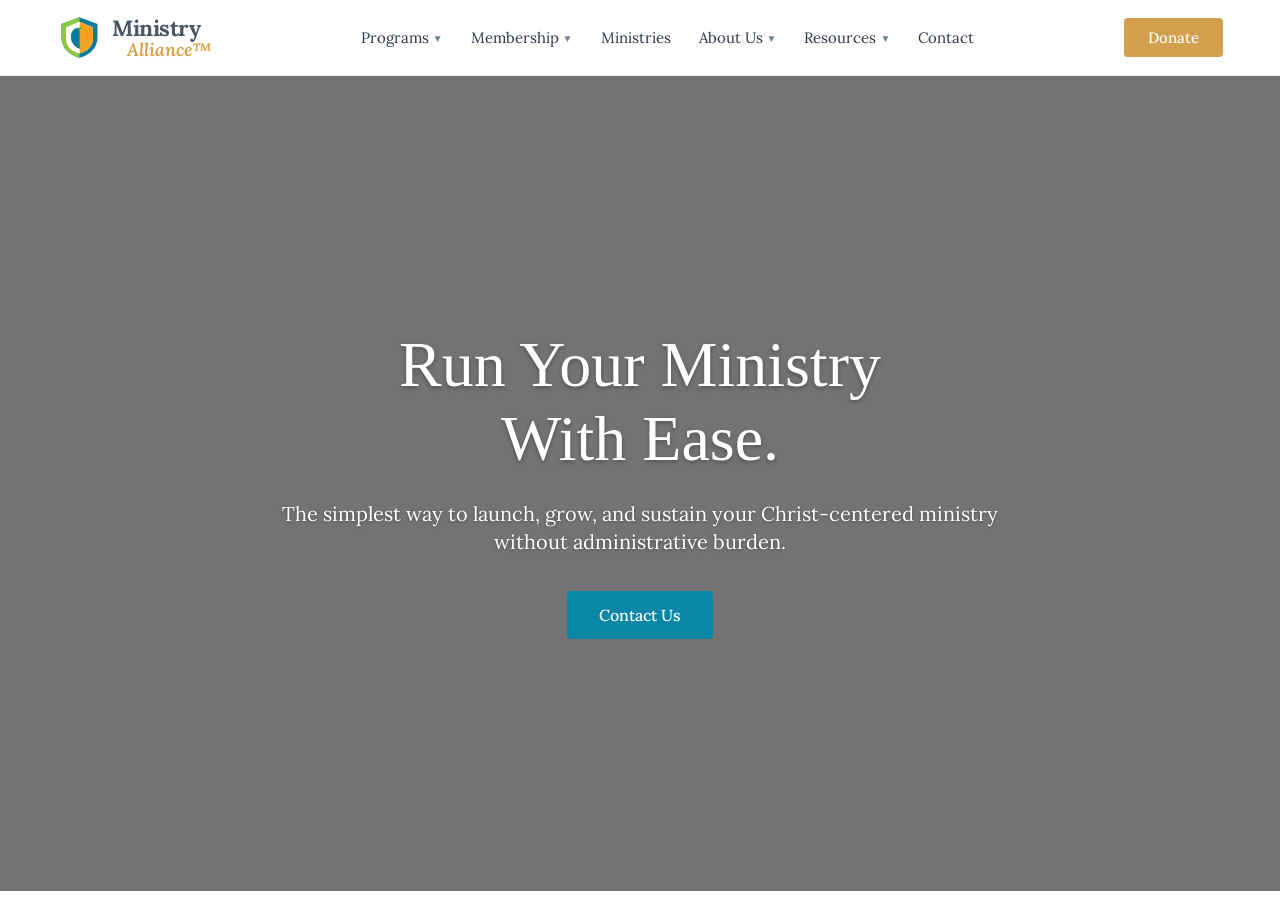
==== index.html @ 1df641e7 "added font-family" ====
<!DOCTYPE html>
<html lang="en">
<head>
    <meta charset="UTF-8">
    <meta name="viewport" content="width=device-width, initial-scale=1.0">
    <title>Ministry Alliance</title>
    <link rel="preconnect" href="https://fonts.googleapis.com">
    <link rel="preconnect" href="https://fonts.gstatic.com" crossorigin>
    <link href="https://fonts.googleapis.com/css2?family=Inter:ital,opsz,wght@0,14..32,100..900;1,14..32,100..900&family=Lora:ital,wght@0,400..700;1,400..700&display=swap" rel="stylesheet">
    <link rel="stylesheet" href="./assets/css/main.css" />
    <link
      rel="stylesheet"
      href="https://cdnjs.cloudflare.com/ajax/libs/animate.css/4.1.1/animate.min.css"
    />
    <link href="https://unpkg.com/aos@2.3.1/dist/aos.css" rel="stylesheet" />
    <script src="https://unpkg.com/aos@2.3.1/dist/aos.js"></script>
</head>
<body>

    <div class="layout-container">
        <header>
            <div class="container header-inner">
                <!-- Logo -->
                <a href="#" class="logo-area">
                    <!-- SVG approximating the shield icon -->
                    <svg class="logo-icon" viewBox="0 0 100 100" xmlns="http://www.w3.org/2000/svg">
                        <path d="M50 5 L10 20 L10 50 C10 75 30 90 50 95 C70 90 90 75 90 50 L90 20 Z" fill="#0b7a9f"/>
                        <path d="M50 5 L10 20 L10 50 C10 75 30 90 50 95 Z" fill="#8dc63f"/>
                        <path d="M50 15 L20 28 L20 52 C20 70 35 82 50 85 C65 82 80 70 80 52 L80 28 Z" fill="#f8f9fa"/>
                        <path d="M50 15 L80 28 L80 52 C80 70 65 82 50 85 Z" fill="#f4a222"/>
                        <path d="M50 15 L50 85 C35 82 20 70 20 52 L20 28 Z" fill="#ffffff"/>
                        <path d="M35 35 C45 25 55 25 65 35 C75 50 65 70 50 75 C35 70 25 50 35 35 Z" fill="#44b449"/>
                        <path d="M50 75 C65 70 75 50 65 35 C55 25 50 30 50 40 Z" fill="#f4a222"/>
                        <path d="M35 35 C45 25 50 30 50 40 L50 75 C35 70 25 50 35 35 Z" fill="#0b7a9f"/>
                    </svg>
                    <div class="logo-text">
                        <span class="logo-text-top">Ministry</span>
                        <span class="logo-text-bottom">Alliance&trade;</span>
                    </div>
                </a>

                <!-- Navigation -->
                <nav>
                    <ul>
                        <li><a href="#">Programs <span class="dropdown-arrow">▼</span></a></li>
                        <li><a href="#">Membership <span class="dropdown-arrow">▼</span></a></li>
                        <li><a href="#">Ministries</a></li>
                        <li><a href="#">About Us <span class="dropdown-arrow">▼</span></a></li>
                        <li><a href="#">Resources <span class="dropdown-arrow">▼</span></a></li>
                        <li><a href="#">Contact</a></li>
                    </ul>
                </nav>

                <!-- Action Button -->
                <a href="#" class="btn btn-donate">Donate</a>
            </div>
        </header>
    </div>

    <!-- Main Hero Section (outside layout container to stretch full width optionally, though here I kept background full width) -->
    <main>
        <section class="hero">
            <div class="hero-overlay"></div>
            <div class="container hero-content">
                
              

                <h1>Run Your Ministry<br>With Ease.</h1>
                <p>The simplest way to launch, grow, and sustain your Christ-centered ministry<br>without administrative burden.</p>
                <a href="#" class="btn btn-contact">Contact Us</a>
            </div>
        </section>
    </main>

</body>
</html>
---- assets/css/main.css ----
@import url(./modules/layout.css);
  @import url(./modules/header.css);

  body{
      font-family: "Lora", serif;
      font-size: 16px;
      font-weight: 300;
    }
    * {
            box-sizing: border-box;
            margin: 0;
            padding: 0;
        }
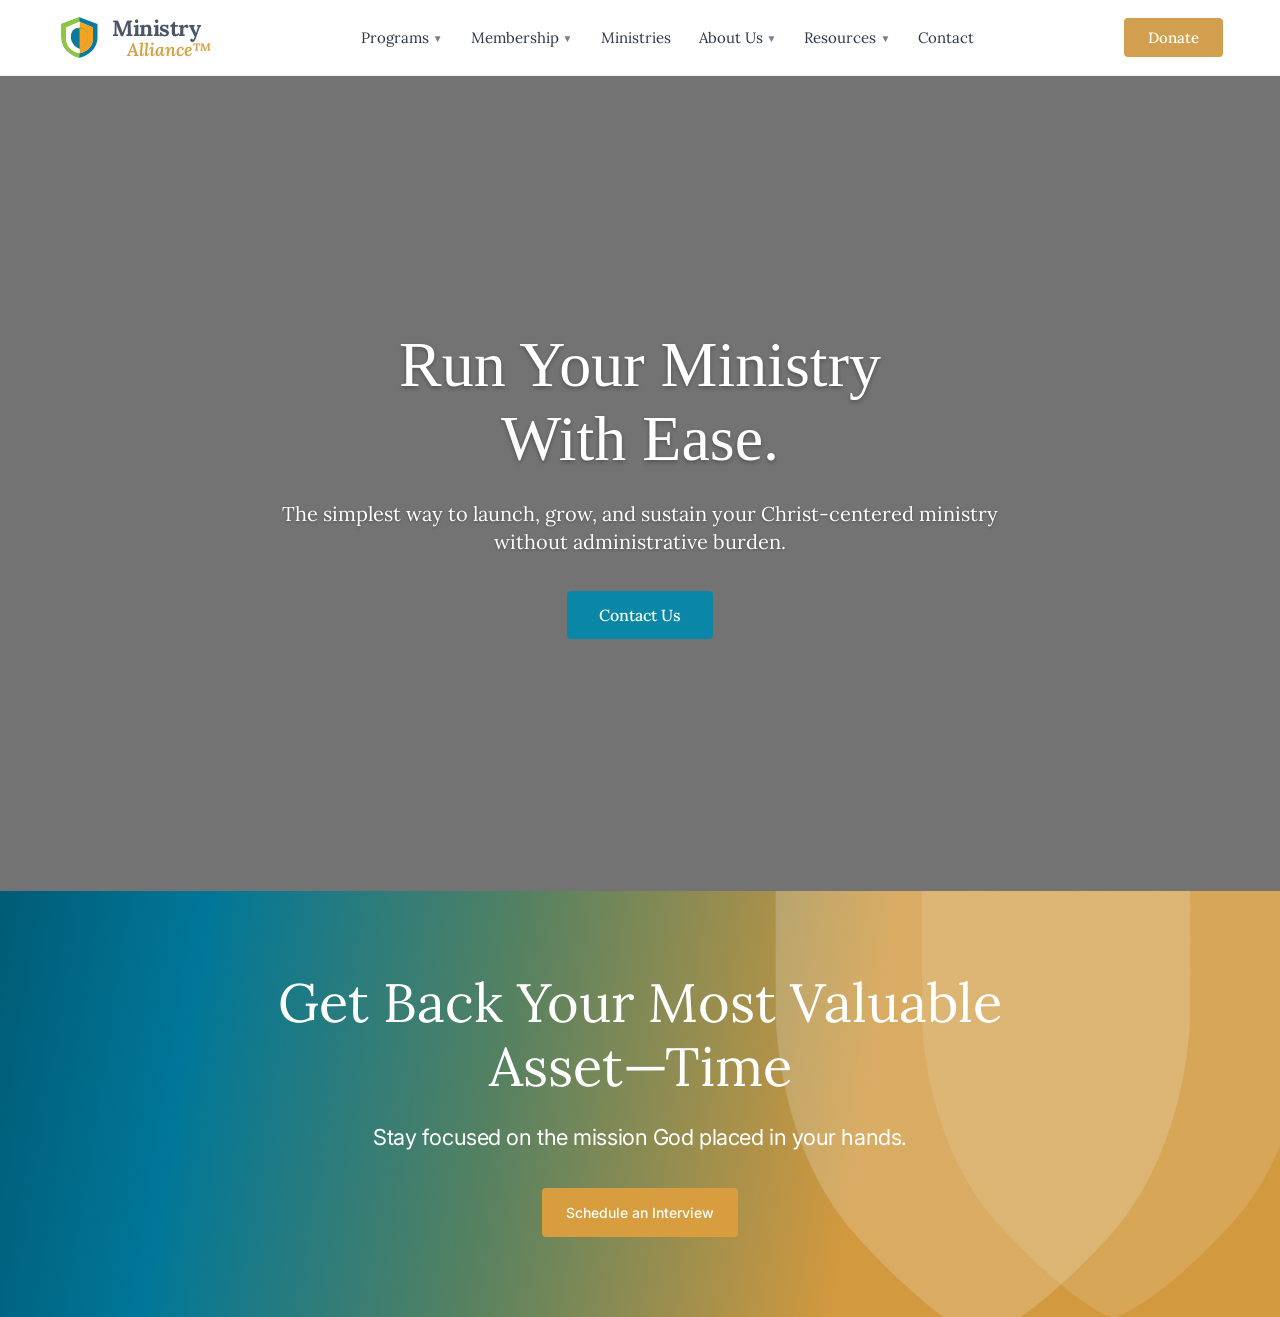
==== commit 5602e4f7: "CTA section" ====
--- a/index.html
+++ b/index.html
@@ -72,5 +72,26 @@
         </section>
     </main>
 
+
+    <section class="cta-banner-section">
+  <div class="layout-container">
+    <div class="container">
+      <div class="cta-banner-content">
+        <div class="cta-banner-text">
+          <h1>Get Back Your Most Valuable Asset—Time</h1>
+
+          <p>
+            Stay focused on the mission God placed in your hands.
+          </p>
+
+          <div class="cta-banner-button">
+            <a href="#">Schedule an Interview</a>
+          </div>
+        </div>
+      </div>
+    </div>
+  </div>
+</section>
+
 </body>
 </html>
--- a/assets/css/main.css
+++ b/assets/css/main.css
@@ -1,5 +1,6 @@
   @import url(./modules/layout.css);
   @import url(./modules/header.css);
+  @import url(./modules/cta.css);
 
   body{
       font-family: "Lora", serif;
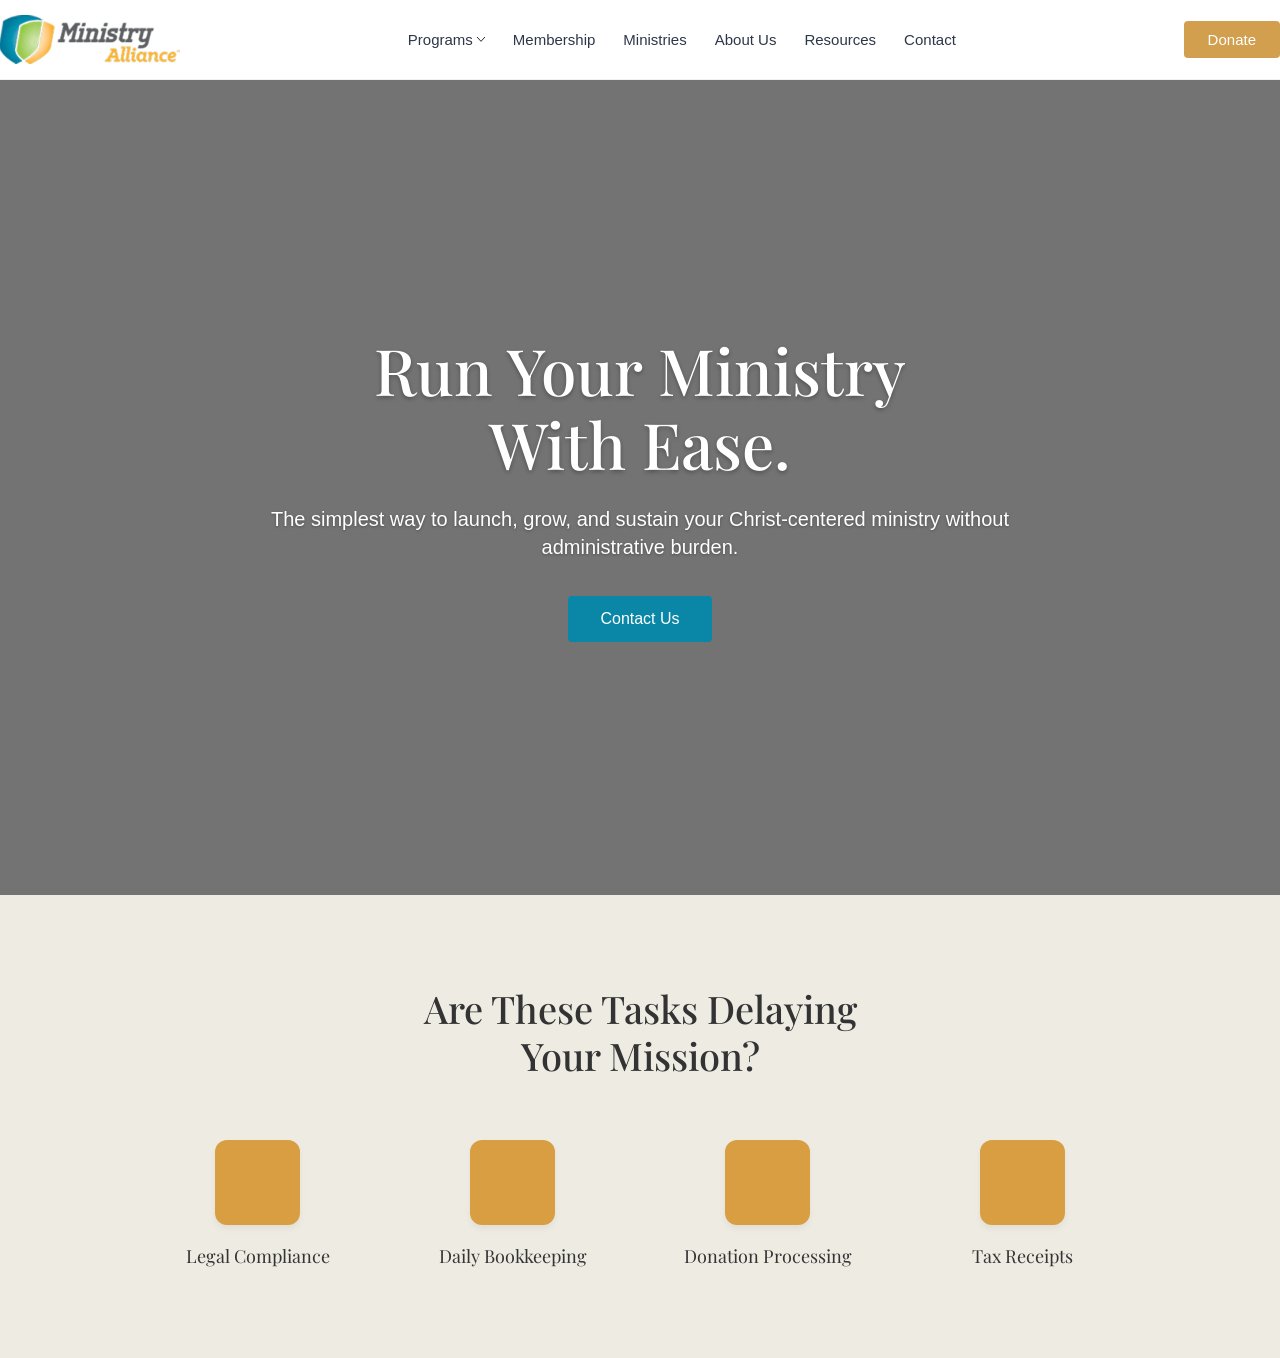
==== commit 4a31ab3f: "added tasksection" ====
--- a/index.html
+++ b/index.html
@@ -1,97 +1,118 @@
 <!DOCTYPE html>
 <html lang="en">
 <head>
-    <meta charset="UTF-8">
-    <meta name="viewport" content="width=device-width, initial-scale=1.0">
+    <meta charset="UTF-8" />
+    <meta name="viewport" content="width=device-width, initial-scale=1.0" />
     <title>Ministry Alliance</title>
-    <link rel="preconnect" href="https://fonts.googleapis.com">
-    <link rel="preconnect" href="https://fonts.gstatic.com" crossorigin>
-    <link href="https://fonts.googleapis.com/css2?family=Inter:ital,opsz,wght@0,14..32,100..900;1,14..32,100..900&family=Lora:ital,wght@0,400..700;1,400..700&display=swap" rel="stylesheet">
+
+    <link href="https://fonts.googleapis.com/css2?family=Playfair+Display:wght@400;500;600&display=swap" rel="stylesheet">
     <link rel="stylesheet" href="./assets/css/main.css" />
-    <link
-      rel="stylesheet"
-      href="https://cdnjs.cloudflare.com/ajax/libs/animate.css/4.1.1/animate.min.css"
-    />
-    <link href="https://unpkg.com/aos@2.3.1/dist/aos.css" rel="stylesheet" />
-    <script src="https://unpkg.com/aos@2.3.1/dist/aos.js"></script>
 </head>
+
 <body>
 
-    <div class="layout-container">
-        <header>
-            <div class="container header-inner">
-                <!-- Logo -->
-                <a href="#" class="logo-area">
-                    <!-- SVG approximating the shield icon -->
-                    <svg class="logo-icon" viewBox="0 0 100 100" xmlns="http://www.w3.org/2000/svg">
-                        <path d="M50 5 L10 20 L10 50 C10 75 30 90 50 95 C70 90 90 75 90 50 L90 20 Z" fill="#0b7a9f"/>
-                        <path d="M50 5 L10 20 L10 50 C10 75 30 90 50 95 Z" fill="#8dc63f"/>
-                        <path d="M50 15 L20 28 L20 52 C20 70 35 82 50 85 C65 82 80 70 80 52 L80 28 Z" fill="#f8f9fa"/>
-                        <path d="M50 15 L80 28 L80 52 C80 70 65 82 50 85 Z" fill="#f4a222"/>
-                        <path d="M50 15 L50 85 C35 82 20 70 20 52 L20 28 Z" fill="#ffffff"/>
-                        <path d="M35 35 C45 25 55 25 65 35 C75 50 65 70 50 75 C35 70 25 50 35 35 Z" fill="#44b449"/>
-                        <path d="M50 75 C65 70 75 50 65 35 C55 25 50 30 50 40 Z" fill="#f4a222"/>
-                        <path d="M35 35 C45 25 50 30 50 40 L50 75 C35 70 25 50 35 35 Z" fill="#0b7a9f"/>
-                    </svg>
-                    <div class="logo-text">
-                        <span class="logo-text-top">Ministry</span>
-                        <span class="logo-text-bottom">Alliance&trade;</span>
+<header>
+    <div class="layout-container header-inner">
+
+        <!-- Logo -->
+        <a href="#" class="logo-area">
+            <img src="./assets/images/ministryLogo.jpg" alt="Logo" class="logo-icon" />
+        </a>
+
+        <!-- Navigation -->
+        <nav>
+            <ul>
+
+                <li class="has-dropdown">
+                    <a href="#" class="dropdown-toggle">
+                        Programs
+                        <svg width="8" height="8" viewBox="0 0 8 8" fill="none">
+                            <path d="M0.333496 2.33325L4.00016 6.33325L7.66683 2.33325"
+                                stroke="#2A2A2A" stroke-linecap="round" stroke-linejoin="round"/>
+                        </svg>
+                    </a>
+
+                    <div class="dropdown-menu">
+                        <a href="#">
+                            <strong>Member Ministry Program</strong>
+                            <span>Operational Support for Your Ministry</span>
+                        </a>
+
+                        <a href="#">
+                            <strong>Passages Program</strong>
+                            <span>Sponsored Ministry During Retirement</span>
+                        </a>
                     </div>
-                </a>
+                </li>
 
-                <!-- Navigation -->
-                <nav>
-                    <ul>
-                        <li><a href="#">Programs <span class="dropdown-arrow">▼</span></a></li>
-                        <li><a href="#">Membership <span class="dropdown-arrow">▼</span></a></li>
-                        <li><a href="#">Ministries</a></li>
-                        <li><a href="#">About Us <span class="dropdown-arrow">▼</span></a></li>
-                        <li><a href="#">Resources <span class="dropdown-arrow">▼</span></a></li>
-                        <li><a href="#">Contact</a></li>
-                    </ul>
-                </nav>
+                <li><a href="#">Membership</a></li>
+                <li><a href="#">Ministries</a></li>
 
-                <!-- Action Button -->
-                <a href="#" class="btn btn-donate">Donate</a>
+                <li><a href="#">About Us</a></li>
+                <li><a href="#">Resources</a></li>
+                <li><a href="#">Contact</a></li>
+
+            </ul>
+        </nav>
+
+        <a href="#" class="btn btn-donate">Donate</a>
+
+    </div>
+</header>
+
+<main>
+
+    <!-- HERO -->
+    <section class="hero">
+        <div class="hero-overlay"></div>
+
+        <div class="container hero-content">
+            <h1>Run Your Ministry<br>With Ease.</h1>
+            <p>The simplest way to launch, grow, and sustain your Christ-centered ministry without administrative burden.</p>
+            <a href="#" class="btn btn-contact">Contact Us</a>
+        </div>
+    </section>
+
+    <!-- TASK SECTION -->
+    <section class="tasks-section">
+        <div class="layout-container">
+            <div class="container">
+
+                <div class="tasks-header">
+                    <h2>Are These Tasks Delaying<br>Your Mission?</h2>
+                </div>
+
+                <div class="tasks-grid">
+
+                    <div class="task-item">
+                        <div class="task-icon-box"></div>
+                        <p>Legal Compliance</p>
+                    </div>
+
+                    <div class="task-item">
+                        <div class="task-icon-box"></div>
+                        <p>Daily Bookkeeping</p>
+                    </div>
+
+                    <div class="task-item">
+                        <div class="task-icon-box"></div>
+                        <p>Donation Processing</p>
+                    </div>
+
+                    <div class="task-item">
+                        <div class="task-icon-box"></div>
+                        <p>Tax Receipts</p>
+                    </div>
+
+                </div>
+
             </div>
-        </header>
-    </div>
+        </div>
+    </section>
 
-    <!-- Main Hero Section (outside layout container to stretch full width optionally, though here I kept background full width) -->
-    <main>
-        <section class="hero">
-            <div class="hero-overlay"></div>
-            <div class="container hero-content">
-                
-              
+</main>
 
-                <h1>Run Your Ministry<br>With Ease.</h1>
-                <p>The simplest way to launch, grow, and sustain your Christ-centered ministry<br>without administrative burden.</p>
-                <a href="#" class="btn btn-contact">Contact Us</a>
-            </div>
-        </section>
-    </main>
-
-
-    <section class="cta-banner-section">
-  <div class="layout-container">
-    <div class="container">
-      <div class="cta-banner-content">
-        <div class="cta-banner-text">
-          <h1>Get Back Your Most Valuable Asset—Time</h1>
-
-          <p>
-            Stay focused on the mission God placed in your hands.
-          </p>
-
-          <div class="cta-banner-button">
-            <a href="#">Schedule an Interview</a>
-          </div>
-        </div>
-      </div>
-    </div>
-  </div>
-</section>
+<script src="./assets/js/main.js"></script>
 
 </body>
 </html>
--- a/assets/css/main.css
+++ b/assets/css/main.css
@@ -1,14 +1,14 @@
-  @import url(./modules/layout.css);
-  @import url(./modules/header.css);
-  @import url(./modules/cta.css);
+@import url(./modules/layout.css);
+@import url(./modules/header.css);
+@import url(./modules/tasksection.css);
 
-  body{
-      font-family: "Lora", serif;
-      font-size: 16px;
-      font-weight: 300;
-    }
-    * {
-            box-sizing: border-box;
-            margin: 0;
-            padding: 0;
-        }+body {
+  font-family: "aktiv-grotesk", sans-serif;
+  font-size: 16px;
+  font-weight: 300;
+}
+* {
+  box-sizing: border-box;
+  margin: 0;
+  padding: 0;
+}
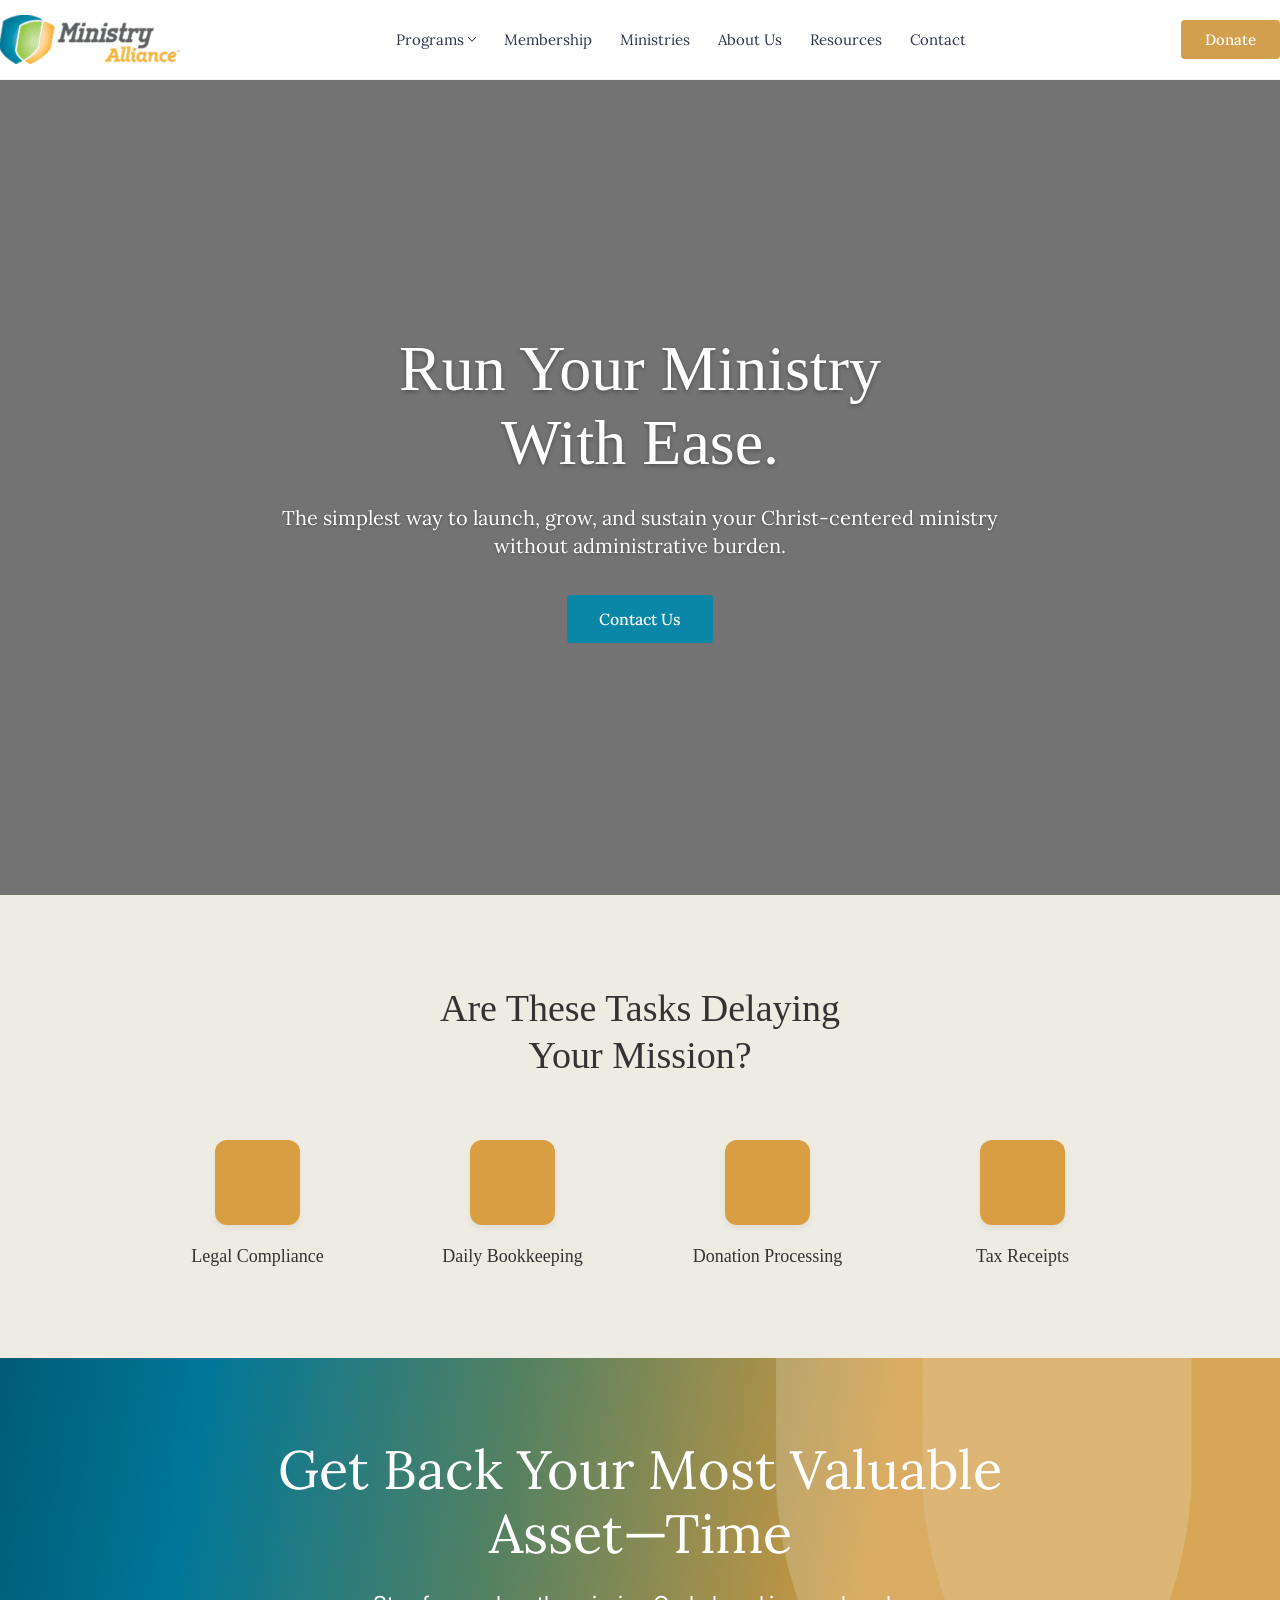
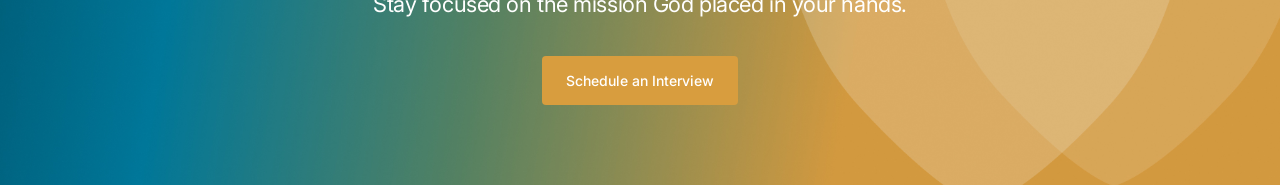
==== commit 73d6c903: "Merge branch 'dev-karan' into dev-sakil" ====
--- a/index.html
+++ b/index.html
@@ -4,9 +4,16 @@
     <meta charset="UTF-8" />
     <meta name="viewport" content="width=device-width, initial-scale=1.0" />
     <title>Ministry Alliance</title>
-
-    <link href="https://fonts.googleapis.com/css2?family=Playfair+Display:wght@400;500;600&display=swap" rel="stylesheet">
+    <link rel="preconnect" href="https://fonts.googleapis.com">
+    <link rel="preconnect" href="https://fonts.gstatic.com" crossorigin>
+    <link href="https://fonts.googleapis.com/css2?family=Inter:ital,opsz,wght@0,14..32,100..900;1,14..32,100..900&family=Lora:ital,wght@0,400..700;1,400..700&display=swap" rel="stylesheet">
     <link rel="stylesheet" href="./assets/css/main.css" />
+    <link
+      rel="stylesheet"
+      href="https://cdnjs.cloudflare.com/ajax/libs/animate.css/4.1.1/animate.min.css"
+    />
+    <link href="https://unpkg.com/aos@2.3.1/dist/aos.css" rel="stylesheet" />
+    <script src="https://unpkg.com/aos@2.3.1/dist/aos.js"></script>
 </head>
 
 <body>
@@ -112,6 +119,27 @@
 
 </main>
 
+
+    <section class="cta-banner-section">
+  <div class="layout-container">
+    <div class="container">
+      <div class="cta-banner-content">
+        <div class="cta-banner-text">
+          <h1>Get Back Your Most Valuable Asset—Time</h1>
+
+          <p>
+            Stay focused on the mission God placed in your hands.
+          </p>
+
+          <div class="cta-banner-button">
+            <a href="#">Schedule an Interview</a>
+          </div>
+        </div>
+      </div>
+    </div>
+  </div>
+</section>
+
 <script src="./assets/js/main.js"></script>
 
 </body>
--- a/assets/css/main.css
+++ b/assets/css/main.css
@@ -1,14 +1,15 @@
 @import url(./modules/layout.css);
 @import url(./modules/header.css);
 @import url(./modules/tasksection.css);
+  @import url(./modules/cta.css);
 
-body {
-  font-family: "aktiv-grotesk", sans-serif;
-  font-size: 16px;
-  font-weight: 300;
-}
-* {
-  box-sizing: border-box;
-  margin: 0;
-  padding: 0;
-}
+  body{
+      font-family: "Lora", serif;
+      font-size: 16px;
+      font-weight: 300;
+    }
+    * {
+            box-sizing: border-box;
+            margin: 0;
+            padding: 0;
+        }
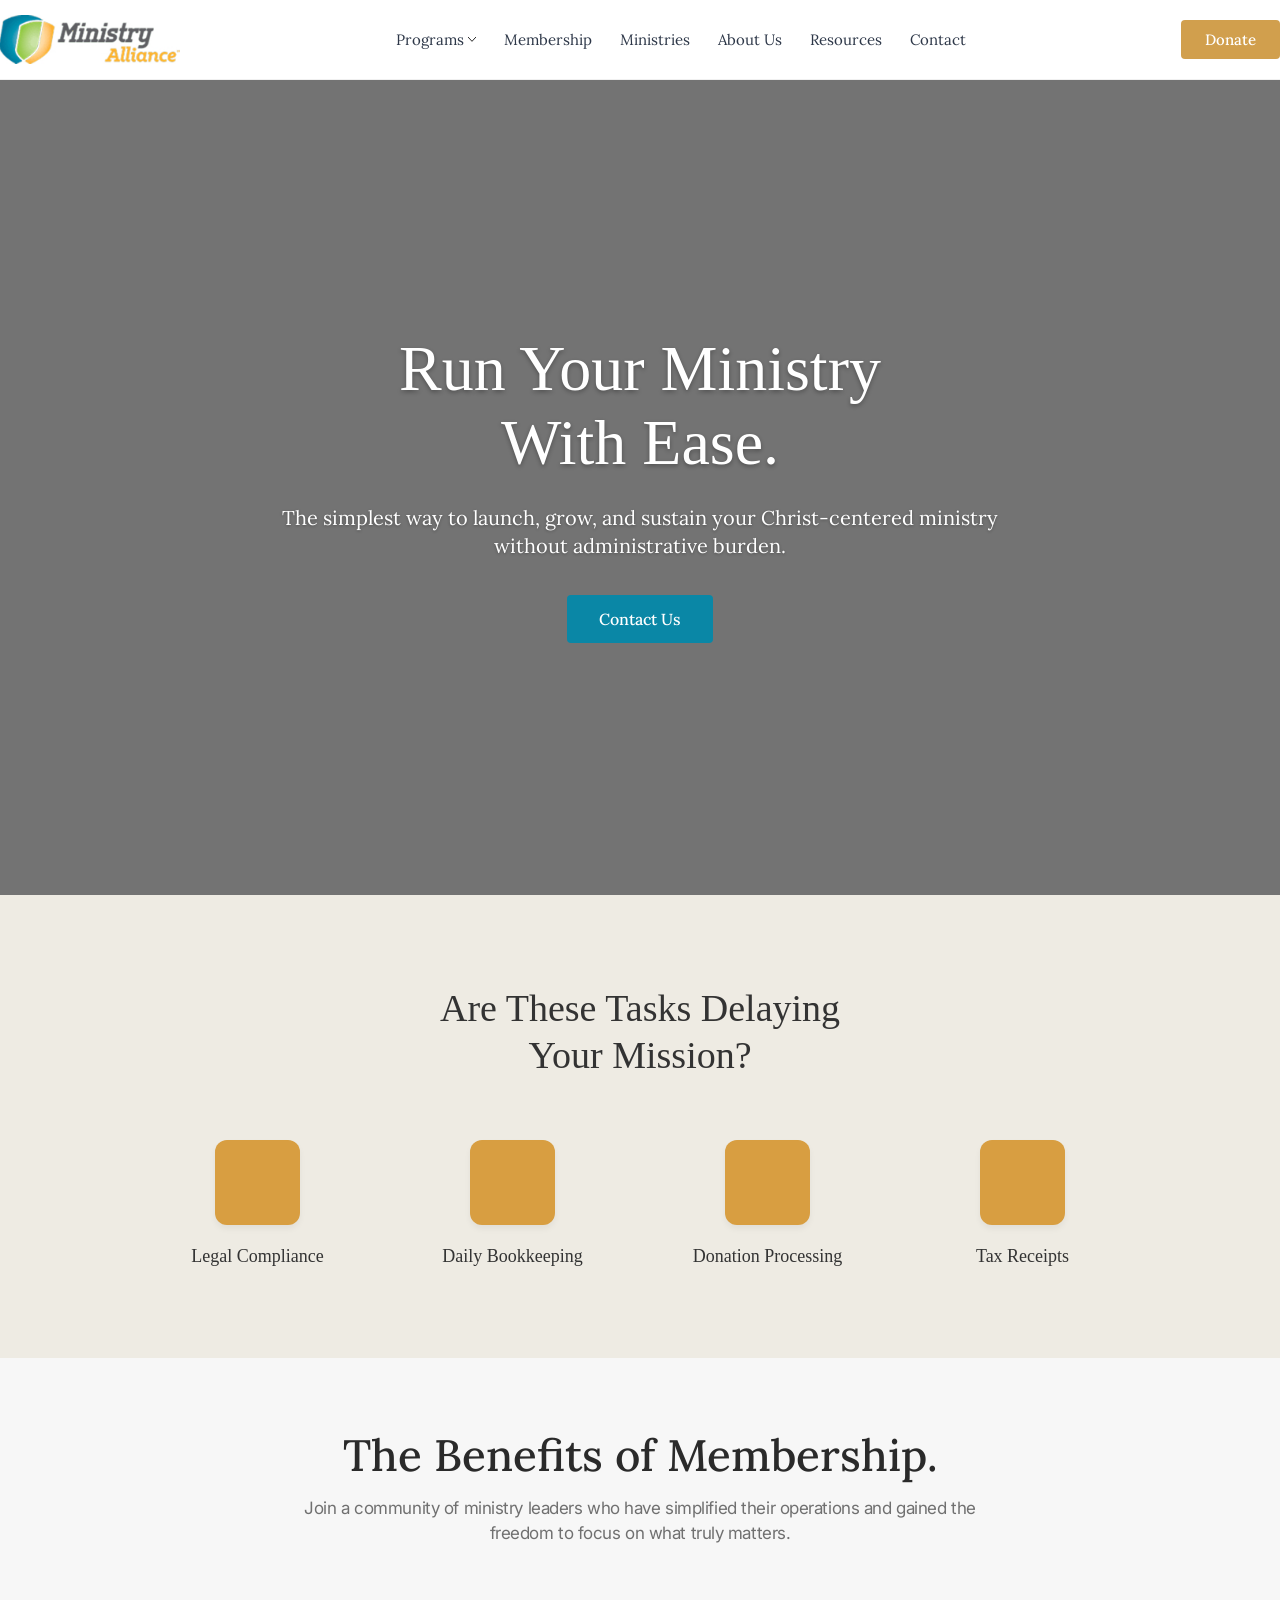
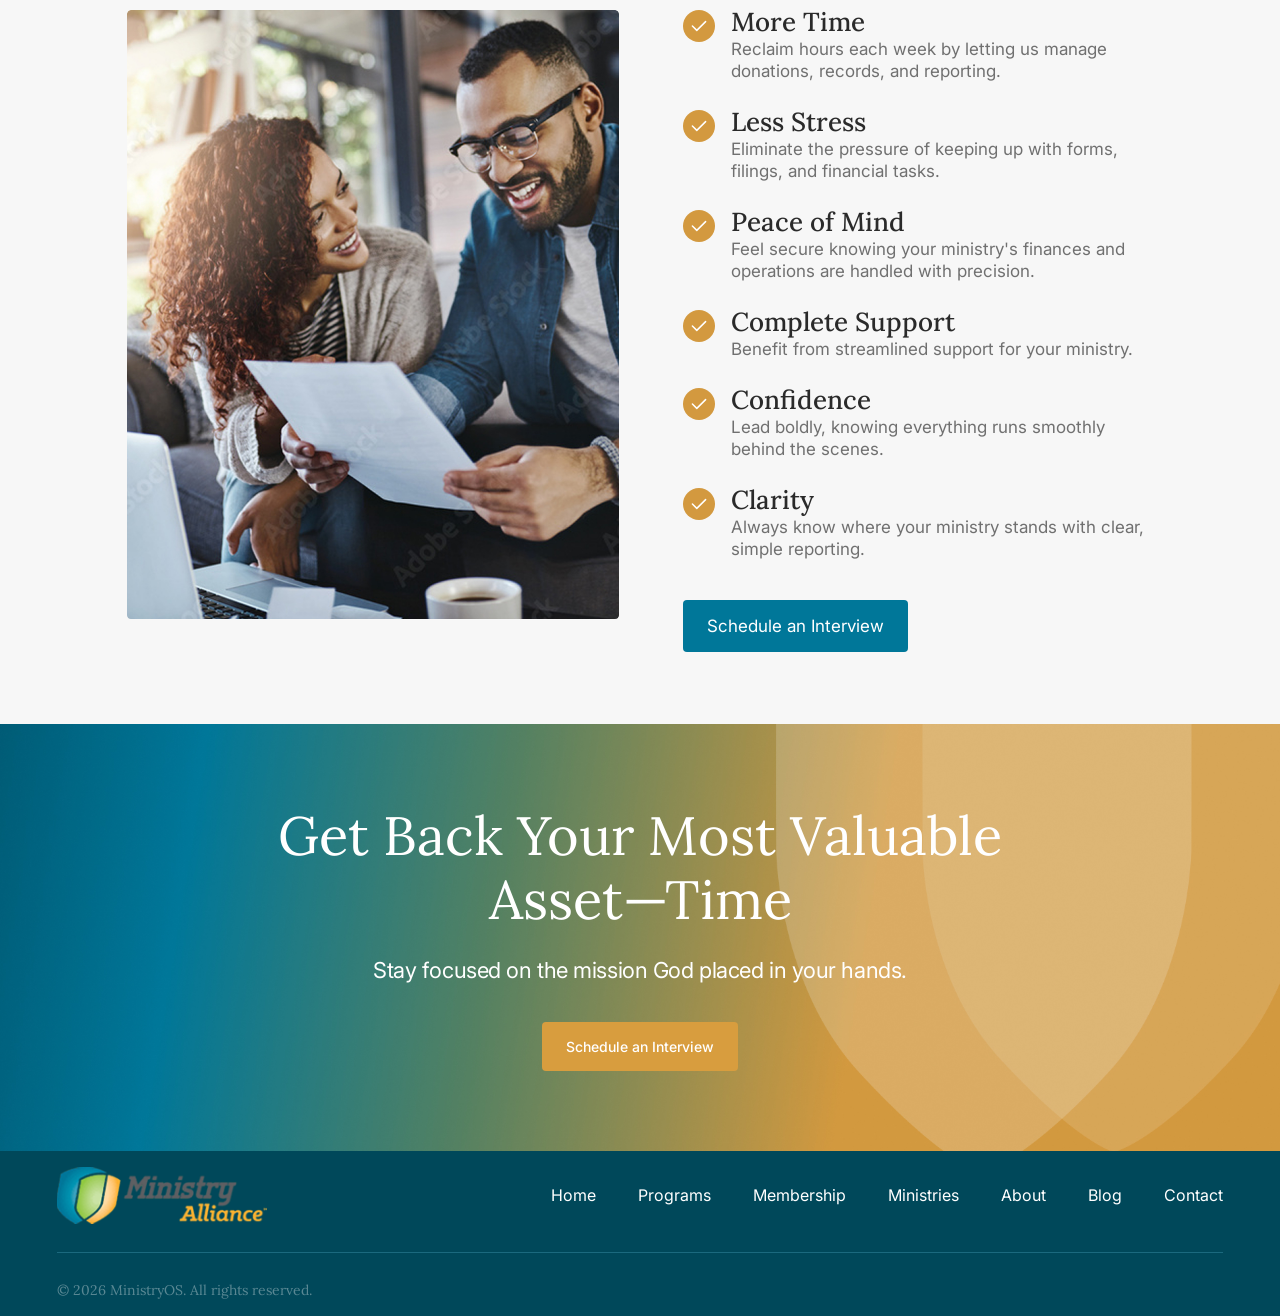
==== commit 10ded073: "added membership section and footer section" ====
--- a/index.html
+++ b/index.html
@@ -1,12 +1,15 @@
-<!DOCTYPE html>
+<!doctype html>
 <html lang="en">
-<head>
+  <head>
     <meta charset="UTF-8" />
     <meta name="viewport" content="width=device-width, initial-scale=1.0" />
     <title>Ministry Alliance</title>
-    <link rel="preconnect" href="https://fonts.googleapis.com">
-    <link rel="preconnect" href="https://fonts.gstatic.com" crossorigin>
-    <link href="https://fonts.googleapis.com/css2?family=Inter:ital,opsz,wght@0,14..32,100..900;1,14..32,100..900&family=Lora:ital,wght@0,400..700;1,400..700&display=swap" rel="stylesheet">
+    <link rel="preconnect" href="https://fonts.googleapis.com" />
+    <link rel="preconnect" href="https://fonts.gstatic.com" crossorigin />
+    <link
+      href="https://fonts.googleapis.com/css2?family=Inter:ital,opsz,wght@0,14..32,100..900;1,14..32,100..900&family=Lora:ital,wght@0,400..700;1,400..700&display=swap"
+      rel="stylesheet"
+    />
     <link rel="stylesheet" href="./assets/css/main.css" />
     <link
       rel="stylesheet"
@@ -14,133 +17,244 @@
     />
     <link href="https://unpkg.com/aos@2.3.1/dist/aos.css" rel="stylesheet" />
     <script src="https://unpkg.com/aos@2.3.1/dist/aos.js"></script>
-</head>
-
-<body>
-
-<header>
-    <div class="layout-container header-inner">
-
+  </head>
+
+  <body>
+    <header>
+      <div class="layout-container header-inner">
         <!-- Logo -->
         <a href="#" class="logo-area">
-            <img src="./assets/images/ministryLogo.jpg" alt="Logo" class="logo-icon" />
+          <img
+            src="./assets/images/ministryLogo.jpg"
+            alt="Logo"
+            class="logo-icon"
+          />
         </a>
 
         <!-- Navigation -->
         <nav>
-            <ul>
-
-                <li class="has-dropdown">
-                    <a href="#" class="dropdown-toggle">
-                        Programs
-                        <svg width="8" height="8" viewBox="0 0 8 8" fill="none">
-                            <path d="M0.333496 2.33325L4.00016 6.33325L7.66683 2.33325"
-                                stroke="#2A2A2A" stroke-linecap="round" stroke-linejoin="round"/>
-                        </svg>
-                    </a>
-
-                    <div class="dropdown-menu">
-                        <a href="#">
-                            <strong>Member Ministry Program</strong>
-                            <span>Operational Support for Your Ministry</span>
-                        </a>
-
-                        <a href="#">
-                            <strong>Passages Program</strong>
-                            <span>Sponsored Ministry During Retirement</span>
-                        </a>
-                    </div>
-                </li>
-
-                <li><a href="#">Membership</a></li>
-                <li><a href="#">Ministries</a></li>
-
-                <li><a href="#">About Us</a></li>
-                <li><a href="#">Resources</a></li>
-                <li><a href="#">Contact</a></li>
-
-            </ul>
+          <ul>
+            <li class="has-dropdown">
+              <a href="#" class="dropdown-toggle">
+                Programs
+                <svg width="8" height="8" viewBox="0 0 8 8" fill="none">
+                  <path
+                    d="M0.333496 2.33325L4.00016 6.33325L7.66683 2.33325"
+                    stroke="#2A2A2A"
+                    stroke-linecap="round"
+                    stroke-linejoin="round"
+                  />
+                </svg>
+              </a>
+
+              <div class="dropdown-menu">
+                <a href="#">
+                  <strong>Member Ministry Program</strong>
+                  <span>Operational Support for Your Ministry</span>
+                </a>
+
+                <a href="#">
+                  <strong>Passages Program</strong>
+                  <span>Sponsored Ministry During Retirement</span>
+                </a>
+              </div>
+            </li>
+
+            <li><a href="#">Membership</a></li>
+            <li><a href="#">Ministries</a></li>
+
+            <li><a href="#">About Us</a></li>
+            <li><a href="#">Resources</a></li>
+            <li><a href="#">Contact</a></li>
+          </ul>
         </nav>
 
         <a href="#" class="btn btn-donate">Donate</a>
-
-    </div>
-</header>
-
-<main>
-
-    <!-- HERO -->
-    <section class="hero">
+      </div>
+    </header>
+
+    <main>
+      <!-- HERO -->
+      <section class="hero">
         <div class="hero-overlay"></div>
 
         <div class="container hero-content">
-            <h1>Run Your Ministry<br>With Ease.</h1>
-            <p>The simplest way to launch, grow, and sustain your Christ-centered ministry without administrative burden.</p>
-            <a href="#" class="btn btn-contact">Contact Us</a>
-        </div>
-    </section>
-
-    <!-- TASK SECTION -->
-    <section class="tasks-section">
+          <h1>Run Your Ministry<br />With Ease.</h1>
+          <p>
+            The simplest way to launch, grow, and sustain your Christ-centered
+            ministry without administrative burden.
+          </p>
+          <a href="#" class="btn btn-contact">Contact Us</a>
+        </div>
+      </section>
+
+      <!-- TASK SECTION -->
+      <section class="tasks-section">
         <div class="layout-container">
-            <div class="container">
-
-                <div class="tasks-header">
-                    <h2>Are These Tasks Delaying<br>Your Mission?</h2>
-                </div>
-
-                <div class="tasks-grid">
-
-                    <div class="task-item">
-                        <div class="task-icon-box"></div>
-                        <p>Legal Compliance</p>
-                    </div>
-
-                    <div class="task-item">
-                        <div class="task-icon-box"></div>
-                        <p>Daily Bookkeeping</p>
-                    </div>
-
-                    <div class="task-item">
-                        <div class="task-icon-box"></div>
-                        <p>Donation Processing</p>
-                    </div>
-
-                    <div class="task-item">
-                        <div class="task-icon-box"></div>
-                        <p>Tax Receipts</p>
-                    </div>
-
-                </div>
-
+          <div class="container">
+            <div class="tasks-header">
+              <h2>Are These Tasks Delaying<br />Your Mission?</h2>
             </div>
-        </div>
-    </section>
-
-</main>
-
-
-    <section class="cta-banner-section">
-  <div class="layout-container">
-    <div class="container">
-      <div class="cta-banner-content">
-        <div class="cta-banner-text">
-          <h1>Get Back Your Most Valuable Asset—Time</h1>
-
-          <p>
-            Stay focused on the mission God placed in your hands.
-          </p>
-
-          <div class="cta-banner-button">
-            <a href="#">Schedule an Interview</a>
+
+            <div class="tasks-grid">
+              <div class="task-item">
+                <div class="task-icon-box"></div>
+                <p>Legal Compliance</p>
+              </div>
+
+              <div class="task-item">
+                <div class="task-icon-box"></div>
+                <p>Daily Bookkeeping</p>
+              </div>
+
+              <div class="task-item">
+                <div class="task-icon-box"></div>
+                <p>Donation Processing</p>
+              </div>
+
+              <div class="task-item">
+                <div class="task-icon-box"></div>
+                <p>Tax Receipts</p>
+              </div>
+            </div>
           </div>
         </div>
+      </section>
+
+      <section class="membership-section">
+  <div class="membership-header">
+    <h2>The Benefits of Membership.</h2>
+    <p>
+      Join a community of ministry leaders who have simplified their operations
+      and gained the freedom to focus on what truly matters.
+    </p>
+  </div>
+
+  <div class="membership-content">
+    <div class="membership-image">
+      <img src="./assets/img/Woman & Man working on laptop.jpg" alt="Membership Benefits">
+    </div>
+
+    <div class="membership-benefits">
+      <div class="benefit-item">
+        <div class="benefit-icon"><svg xmlns="http://www.w3.org/2000/svg" width="22" height="22" viewBox="0 0 22 22" fill="none">
+  <path d="M4.3999 11L8.7999 15.4L17.5999 6.59998" stroke="white" stroke-width="1.5" stroke-linecap="round" stroke-linejoin="round"/>
+</svg></div>
+        <div class="benefit-text">
+          <h3>More Time</h3>
+          <p>Reclaim hours each week by letting us manage donations, records, and reporting.</p>
+        </div>
+      </div>
+
+      <div class="benefit-item">
+        <div class="benefit-icon"><svg xmlns="http://www.w3.org/2000/svg" width="22" height="22" viewBox="0 0 22 22" fill="none">
+  <path d="M4.3999 11L8.7999 15.4L17.5999 6.59998" stroke="white" stroke-width="1.5" stroke-linecap="round" stroke-linejoin="round"/>
+</svg></div>
+        <div class="benefit-text">
+          <h3>Less Stress</h3>
+          <p>Eliminate the pressure of keeping up with forms, filings, and financial tasks.</p>
+        </div>
+      </div>
+
+      <div class="benefit-item">
+        <div class="benefit-icon"><svg xmlns="http://www.w3.org/2000/svg" width="22" height="22" viewBox="0 0 22 22" fill="none">
+  <path d="M4.3999 11L8.7999 15.4L17.5999 6.59998" stroke="white" stroke-width="1.5" stroke-linecap="round" stroke-linejoin="round"/>
+</svg></div>
+        <div class="benefit-text">
+          <h3>Peace of Mind</h3>
+          <p>Feel secure knowing your ministry's finances and operations are handled with precision.</p>
+        </div>
+      </div>
+
+      <div class="benefit-item">
+        <div class="benefit-icon"><svg xmlns="http://www.w3.org/2000/svg" width="22" height="22" viewBox="0 0 22 22" fill="none">
+  <path d="M4.3999 11L8.7999 15.4L17.5999 6.59998" stroke="white" stroke-width="1.5" stroke-linecap="round" stroke-linejoin="round"/>
+</svg></div>
+        <div class="benefit-text">
+          <h3>Complete Support</h3>
+          <p>Benefit from streamlined support for your ministry.</p>
+        </div>
+      </div>
+
+      <div class="benefit-item">
+        <div class="benefit-icon"><svg xmlns="http://www.w3.org/2000/svg" width="22" height="22" viewBox="0 0 22 22" fill="none">
+  <path d="M4.3999 11L8.7999 15.4L17.5999 6.59998" stroke="white" stroke-width="1.5" stroke-linecap="round" stroke-linejoin="round"/>
+</svg></div>
+        <div class="benefit-text">
+          <h3>Confidence</h3>
+          <p>Lead boldly, knowing everything runs smoothly behind the scenes.</p>
+        </div>
+      </div>
+
+      <div class="benefit-item">
+        <div class="benefit-icon"><svg xmlns="http://www.w3.org/2000/svg" width="22" height="22" viewBox="0 0 22 22" fill="none">
+  <path d="M4.3999 11L8.7999 15.4L17.5999 6.59998" stroke="white" stroke-width="1.5" stroke-linecap="round" stroke-linejoin="round"/>
+</svg></div>
+        <div class="benefit-text">
+          <h3>Clarity</h3>
+          <p>Always know where your ministry stands with clear, simple reporting.</p>
+        </div>
+      </div>
+
+      <div class="membership-button">
+        <a href="#">Schedule an Interview</a>
       </div>
     </div>
   </div>
 </section>
 
-<script src="./assets/js/main.js"></script>
-
-</body>
-</html>+      
+      <!-- //CTA SECTION -->
+      <section class="cta-banner-section">
+        <div class="layout-container">
+          <div class="container">
+            <div class="cta-banner-content">
+              <div class="cta-banner-text">
+                <h1>Get Back Your Most Valuable Asset—Time</h1>
+
+                <p>Stay focused on the mission God placed in your hands.</p>
+
+                <div class="cta-banner-button">
+                  <a href="#">Schedule an Interview</a>
+                </div>
+              </div>
+            </div>
+          </div>
+        </div>
+      </section>
+      <footer class="footer">
+  <div class="container">
+
+    <div class="footer-top">
+      <div class="footer-logo">
+        <div class="footer-logo-image">
+          <img src="./assets/img/footerLogo.png" alt="Ministry Alliance Logo">
+        </div>
+      </div>
+
+      <div class="footer-nav">
+        <div class="footer-nav-item">Home</div>
+        <div class="footer-nav-item">Programs</div>
+        <div class="footer-nav-item">Membership</div>
+        <div class="footer-nav-item">Ministries</div>
+        <div class="footer-nav-item">About</div>
+        <div class="footer-nav-item">Blog</div>
+        <div class="footer-nav-item">Contact</div>
+      </div>
+    </div>
+
+    <div class="footer-divider"></div>
+
+    <div class="footer-bottom">
+      <div class="footer-copyright">
+        © 2026 MinistryOS. All rights reserved.
+      </div>
+    </div>
+
+  </div>
+</footer>
+    </main>
+
+    <script src="./assets/js/main.js"></script>
+  </body>
+</html>
--- a/assets/css/main.css
+++ b/assets/css/main.css
@@ -1,15 +1,18 @@
 @import url(./modules/layout.css);
 @import url(./modules/header.css);
 @import url(./modules/tasksection.css);
-  @import url(./modules/cta.css);
+@import url(./modules/cta.css);
+@import url(./modules/membershipSection.css);
+@import url(./modules/testimonialSection.css);
+@import url(./modules/footer.css);
 
-  body{
-      font-family: "Lora", serif;
-      font-size: 16px;
-      font-weight: 300;
-    }
-    * {
-            box-sizing: border-box;
-            margin: 0;
-            padding: 0;
-        }+body {
+  font-family: "Lora", serif;
+  font-size: 16px;
+  font-weight: 300;
+}
+* {
+  box-sizing: border-box;
+  margin: 0;
+  padding: 0;
+}
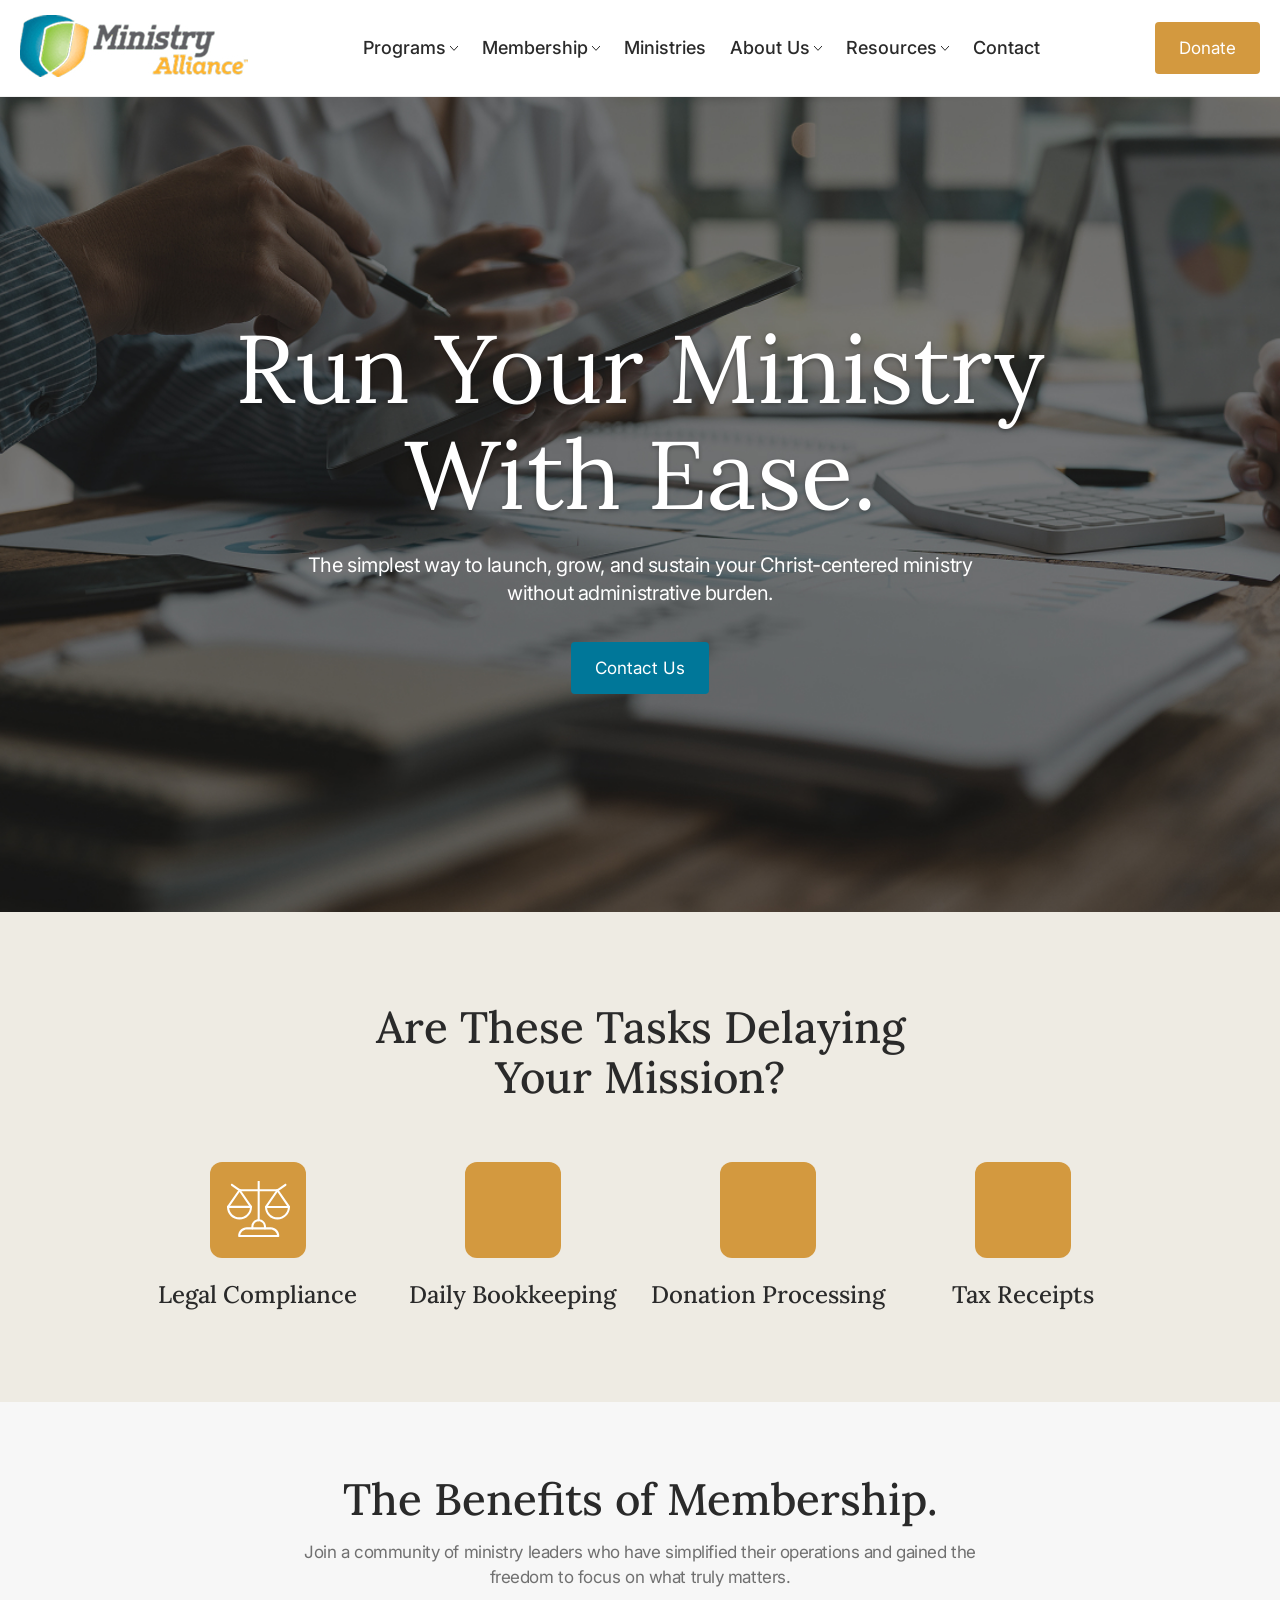
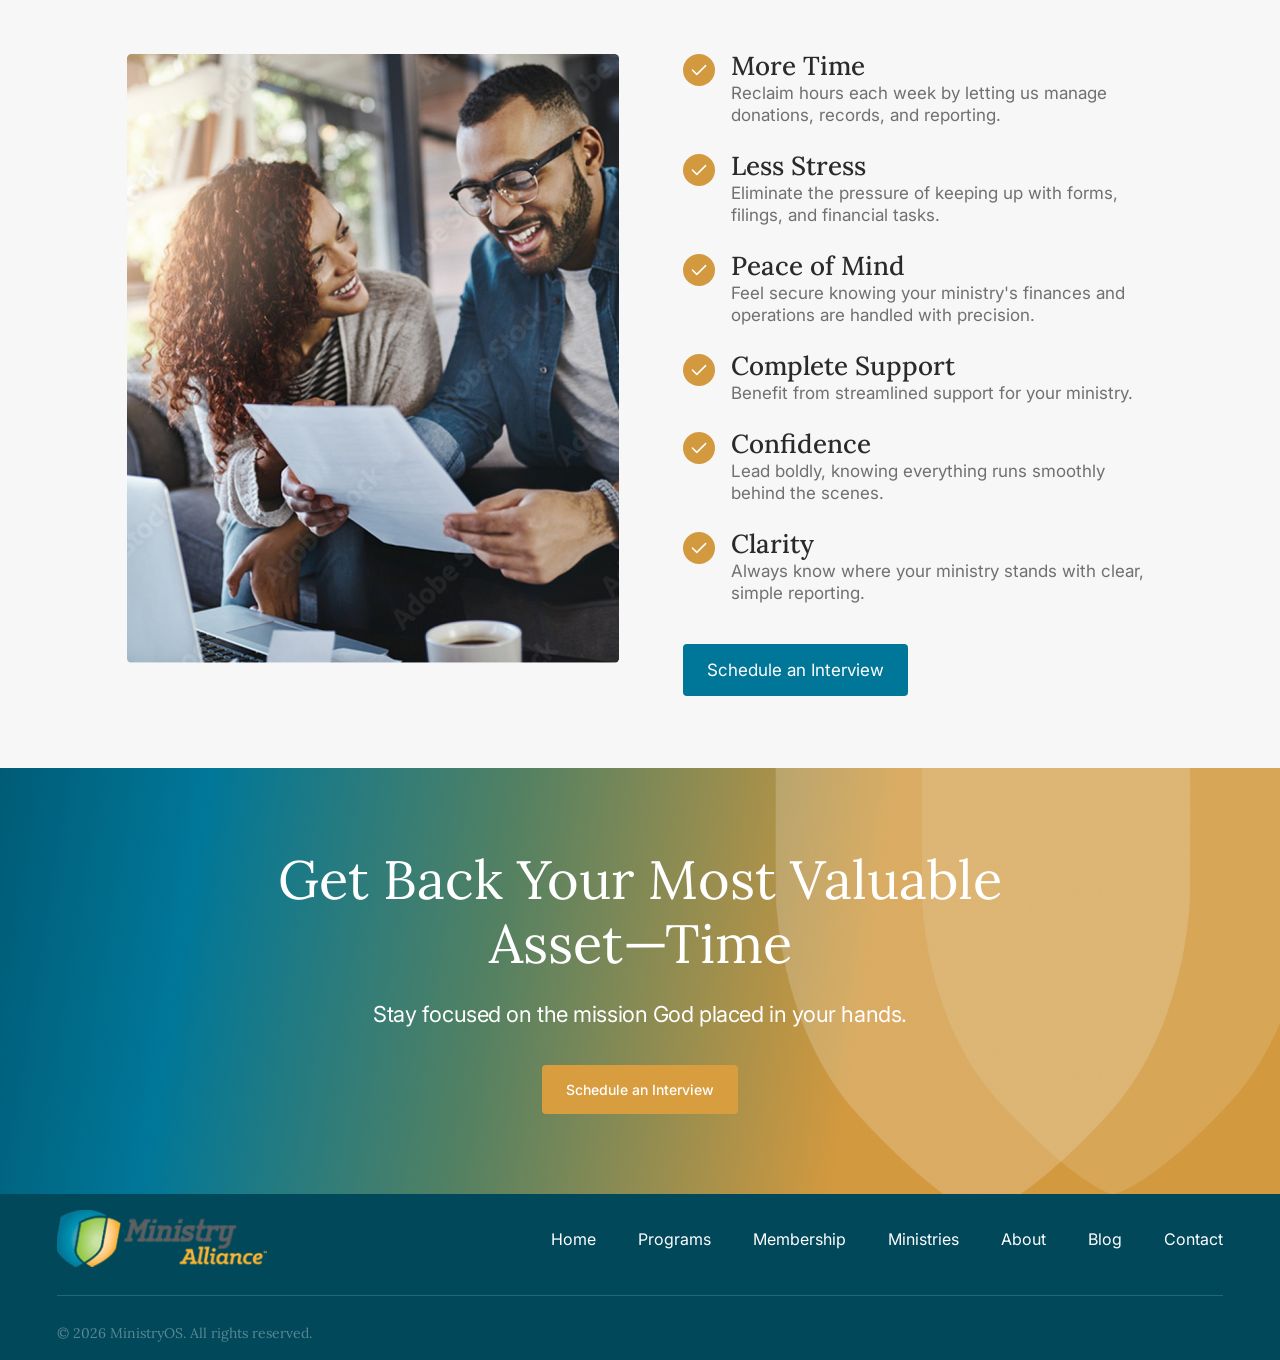
==== commit 15113834: "Merge branch 'dev-karan' into dev-sakil" ====
--- a/index.html
+++ b/index.html
@@ -21,11 +21,12 @@
 
   <body>
     <header>
-      <div class="layout-container header-inner">
+      <div class="header-wrapper">
+        <div class="header-inner">
         <!-- Logo -->
         <a href="#" class="logo-area">
           <img
-            src="./assets/images/ministryLogo.jpg"
+            src="./assets/img/ministryLogo.jpg"
             alt="Logo"
             class="logo-icon"
           />
@@ -59,35 +60,116 @@
                 </a>
               </div>
             </li>
-
-            <li><a href="#">Membership</a></li>
-            <li><a href="#">Ministries</a></li>
-
-            <li><a href="#">About Us</a></li>
-            <li><a href="#">Resources</a></li>
-            <li><a href="#">Contact</a></li>
+            <li class="has-dropdown">
+              <a href="#" class="dropdown-toggle">
+                Membership
+                <svg width="8" height="8" viewBox="0 0 8 8" fill="none">
+                  <path
+                    d="M0.333496 2.33325L4.00016 6.33325L7.66683 2.33325"
+                    stroke="#2A2A2A"
+                    stroke-linecap="round"
+                    stroke-linejoin="round"
+                  />
+                </svg>
+              </a>
+
+              <div class="dropdown-menu">
+                <a href="#">
+                  <strong>Is This For You?</strong>
+                  
+                </a>
+
+                <a href="#">
+                  <strong>Ministry Alliance Model</strong>
+                 
+                </a>
+              </div>
+            </li>
+            <li class="has-dropdown">
+              <a href="#" class="dropdown-toggle"> Ministries </a>
+            </li>
+
+            <li class="has-dropdown">
+              <a href="#" class="dropdown-toggle">
+                About Us
+                <svg width="8" height="8" viewBox="0 0 8 8" fill="none">
+                  <path
+                    d="M0.333496 2.33325L4.00016 6.33325L7.66683 2.33325"
+                    stroke="#2A2A2A"
+                    stroke-linecap="round"
+                    stroke-linejoin="round"
+                  />
+                </svg>
+              </a>
+
+              <div class="dropdown-menu">
+                <a href="#">
+                  <strong>Our Misson</strong>
+                
+                </a>
+
+                <a href="#">
+                  <strong>Values & Beliefs</strong>
+                 
+                </a>
+                  <a href="#">
+                  <strong>Your Team</strong>
+                 
+                </a>
+              </div>
+            </li>
+            <li class="has-dropdown">
+              <a href="#" class="dropdown-toggle">
+                Resources
+                <svg width="8" height="8" viewBox="0 0 8 8" fill="none">
+                  <path
+                    d="M0.333496 2.33325L4.00016 6.33325L7.66683 2.33325"
+                    stroke="#2A2A2A"
+                    stroke-linecap="round"
+                    stroke-linejoin="round"
+                  />
+                </svg>
+              </a>
+
+              <div class="dropdown-menu">
+                <a href="#">
+                  <strong>Blog</strong>
+                  
+                </a>
+
+                <a href="#">
+                  <strong>FAQ</strong>
+                  
+                </a>
+              </div>
+            </li>
+            <li class="has-dropdown">
+              <a href="#" class="dropdown-toggle"> Contact </a>
+            </li>
           </ul>
         </nav>
 
         <a href="#" class="btn btn-donate">Donate</a>
       </div>
+      </div>
     </header>
 
     <main>
       <!-- HERO -->
-      <section class="hero">
-        <div class="hero-overlay"></div>
-
-        <div class="container hero-content">
-          <h1>Run Your Ministry<br />With Ease.</h1>
-          <p>
-            The simplest way to launch, grow, and sustain your Christ-centered
-            ministry without administrative burden.
-          </p>
-          <a href="#" class="btn btn-contact">Contact Us</a>
-        </div>
-      </section>
-
+     <section class="hero">
+  <img src="./assets/img/hero-bgImg.jpg" alt="Hero Banner">
+
+  <div class="hero-overlay"></div>
+
+  <div class="container hero-content">
+    <h1>Run Your Ministry<br>With Ease.</h1>
+    <p>
+      The simplest way to launch, grow, and sustain your Christ-centered
+      ministry without administrative burden.
+    </p>
+    <a href="#" class="btn btn-contact">Contact Us</a>
+  </div>
+</section>
       <!-- TASK SECTION -->
       <section class="tasks-section">
         <div class="layout-container">
@@ -98,8 +180,25 @@
 
             <div class="tasks-grid">
               <div class="task-item">
-                <div class="task-icon-box"></div>
+                <div class="task-icon-box"><svg xmlns="http://www.w3.org/2000/svg" width="63" height="56" viewBox="0 0 63 56" fill="none">
+  <g clip-path="url(#clip0_188_1359)">
+    <path d="M2.17063 26.9806C2.68745 32.2662 7.13208 36.36 12.5587 36.36C17.9852 36.36 22.3782 32.2144 22.9467 26.9806H2.17063ZM12.507 38.4846C5.63331 38.4846 0 32.8362 0 25.8924C0 25.3223 0.465135 24.856 1.03363 24.856H23.9803C24.5488 24.856 25.0139 25.3223 25.0139 25.8924C25.0139 32.8362 19.3806 38.4328 12.507 38.4328V38.4846Z" fill="white"/>
+    <path d="M24.032 26.9812C23.7219 26.9812 23.3601 26.8258 23.1534 26.5148L12.5586 11.1243L1.91221 26.5148C1.60212 26.9812 0.930261 27.1367 0.465125 26.7739C-1.02143e-05 26.463 -0.155055 25.7894 0.206717 25.323L11.6801 8.63699C12.0935 8.06697 13.0238 8.06697 13.4372 8.63699L24.9106 25.323C25.2207 25.7894 25.1173 26.463 24.6522 26.7739C24.4454 26.8776 24.2387 26.9812 24.032 26.9812Z" fill="white"/>
+    <path d="M40.1053 26.9808C40.6221 32.2664 45.0667 36.3602 50.4933 36.3602C55.9199 36.3602 60.3128 32.2146 60.8813 26.9808H40.157H40.1053ZM50.4933 38.4848C43.568 38.4848 37.9863 32.8364 37.9863 25.9444C37.9863 25.3743 38.4515 24.908 39.02 24.908H61.9666C62.5351 24.908 63.0003 25.3743 63.0003 25.9444C63.0003 32.8882 57.367 38.4848 50.4933 38.4848Z" fill="white"/>
+    <path d="M61.9666 26.9812C61.6049 26.9812 61.2948 26.8258 61.088 26.5148L50.4933 11.1243L39.8985 26.5148C39.5885 26.9812 38.9166 27.1367 38.4515 26.7739C37.9863 26.463 37.8313 25.7894 38.193 25.323L49.6664 8.63699C50.0798 8.06697 51.0101 8.06697 51.4236 8.63699L62.8969 25.323C63.207 25.7894 63.1036 26.463 62.6385 26.7739C62.4318 26.8776 62.225 26.9812 62.0183 26.9812H61.9666Z" fill="white"/>
+    <path d="M48.8915 10.2949H14.4198C12.9727 10.2949 11.5773 9.82856 10.3886 8.99944L4.29015 4.64657C3.82502 4.28383 3.72165 3.66199 4.03174 3.19561C4.39352 2.72924 5.0137 2.6256 5.47883 2.93651L11.5773 7.28938C12.4042 7.8594 13.3861 8.22214 14.4198 8.22214H48.8915C49.9251 8.22214 50.9071 7.91122 51.734 7.34121L57.8324 2.98834C58.2975 2.67742 58.9694 2.78106 59.2795 3.24744C59.6413 3.71381 59.4862 4.38747 59.0211 4.69839L52.9226 9.05126C51.734 9.88038 50.3386 10.3468 48.8915 10.3468V10.2949Z" fill="white"/>
+    <path d="M31.6816 40.2467C31.1131 40.2467 30.6479 39.7803 30.6479 39.2103V0.0344431C30.6479 -0.535575 31.1131 -1.00195 31.6816 -1.00195C32.2501 -1.00195 32.7152 -0.535575 32.7152 0.0344431V39.2103C32.7152 39.7803 32.2501 40.2467 31.6816 40.2467Z" fill="white"/>
+    <path d="M13.3337 53.8751H50.0277C49.5109 50.7659 46.8235 48.3822 43.5675 48.3822H19.7939C16.538 48.3822 13.8505 50.7659 13.3337 53.8751ZM51.1647 55.9997H12.1967C11.6282 55.9997 11.1631 55.5333 11.1631 54.9633C11.1631 50.1959 15.0392 46.2576 19.8456 46.2576H43.6192C48.3739 46.2576 52.3017 50.1441 52.3017 54.9633C52.3017 55.5333 51.8366 55.9997 51.2681 55.9997H51.1647Z" fill="white"/>
+    <path d="M37.9858 48.3828C37.4173 48.3828 36.9521 47.9164 36.9521 47.3464V45.5845C36.9521 42.6826 34.5748 40.2989 31.6806 40.2989C28.7864 40.2989 26.4091 42.6826 26.4091 45.5845V47.3464C26.4091 47.9164 25.9439 48.3828 25.3754 48.3828C24.8069 48.3828 24.3418 47.9164 24.3418 47.3464V45.5845C24.3418 41.4907 27.6494 38.2261 31.6806 38.2261C35.7118 38.2261 39.0194 41.5425 39.0194 45.5845V47.3464C39.0194 47.9164 38.5543 48.3828 37.9858 48.3828Z" fill="white"/>
+  </g>
+  <defs>
+    <clipPath id="clip0_188_1359">
+      <rect width="63" height="56" fill="white"/>
+    </clipPath>
+  </defs>
+</svg></div>
                 <p>Legal Compliance</p>
+                
               </div>
 
               <div class="task-item">
--- a/assets/css/main.css
+++ b/assets/css/main.css
@@ -2,6 +2,10 @@
 @import url(./modules/header.css);
 @import url(./modules/tasksection.css);
 @import url(./modules/cta.css);
+@import url(./modules/blog.css);
+@import url(./modules/faq.css);
+@import url(./modules/blogfeeds.css);
+
 @import url(./modules/membershipSection.css);
 @import url(./modules/testimonialSection.css);
 @import url(./modules/footer.css);
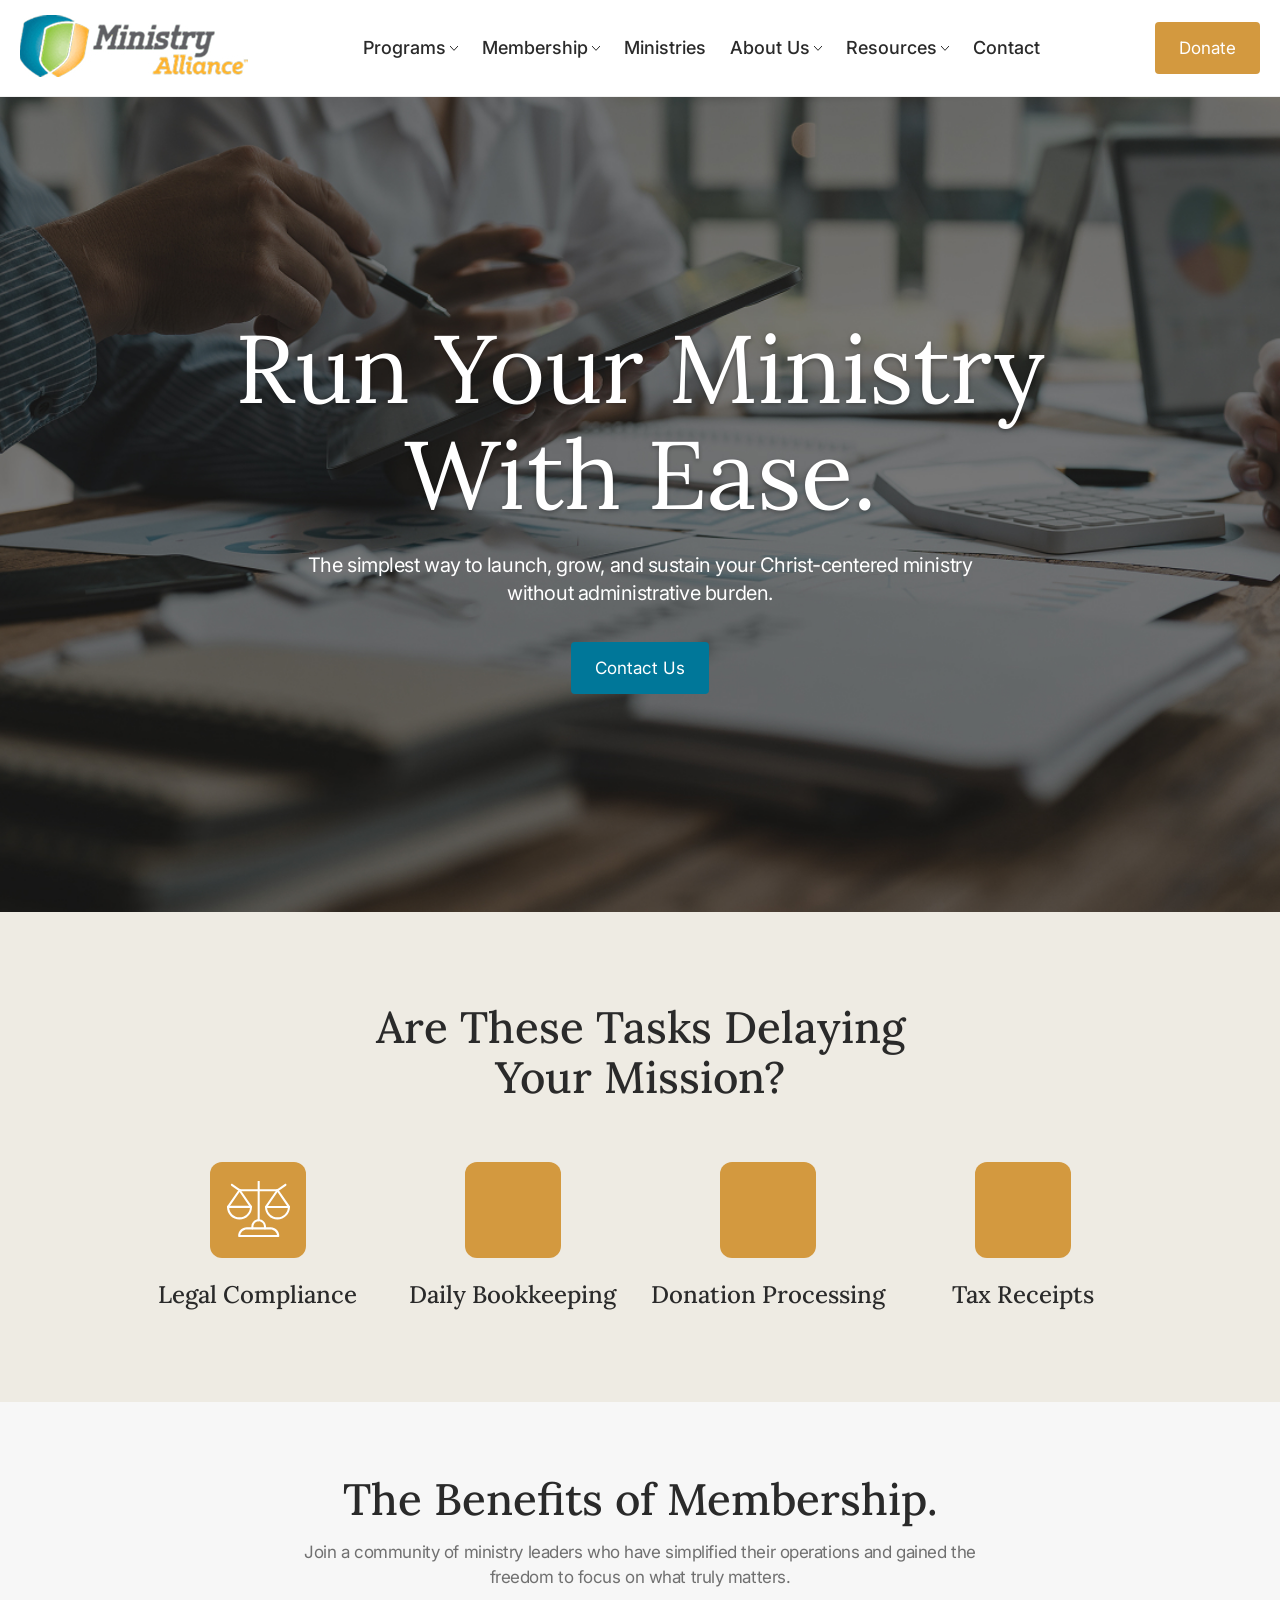
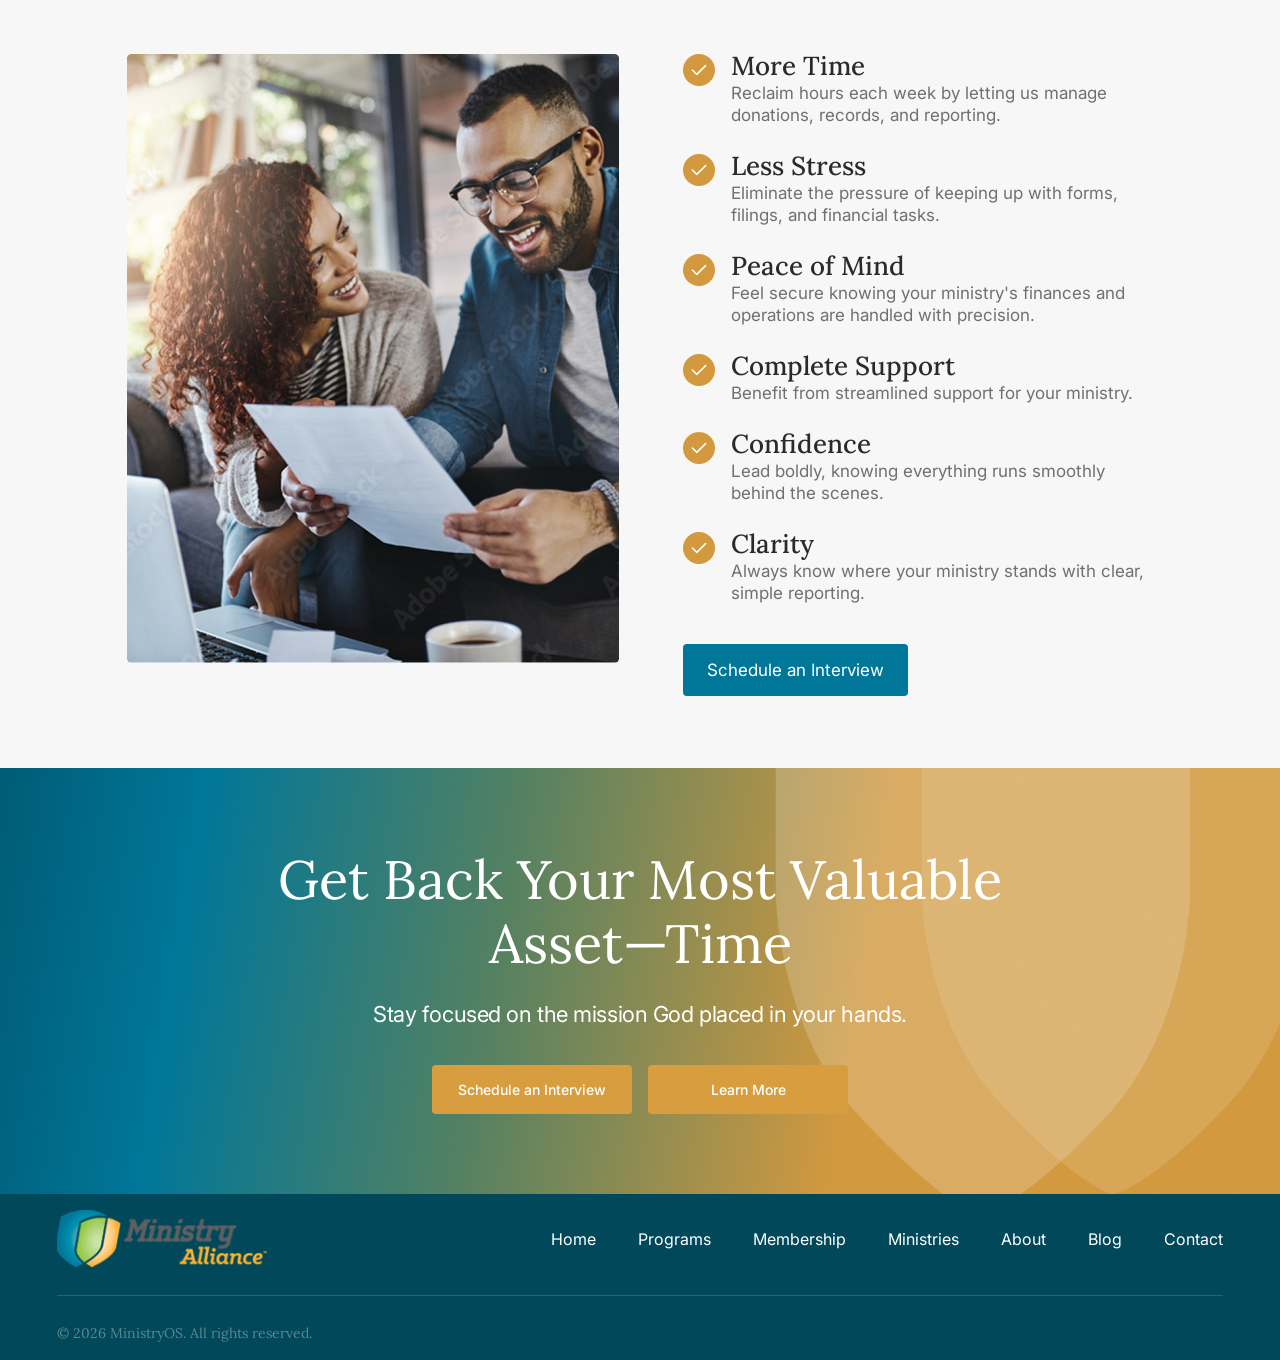
==== commit 642ce30f: "our beliefs and values page" ====
--- a/index.html
+++ b/index.html
@@ -1,35 +1,28 @@
 <!doctype html>
 <html lang="en">
-  <head>
-    <meta charset="UTF-8" />
-    <meta name="viewport" content="width=device-width, initial-scale=1.0" />
-    <title>Ministry Alliance</title>
-    <link rel="preconnect" href="https://fonts.googleapis.com" />
-    <link rel="preconnect" href="https://fonts.gstatic.com" crossorigin />
-    <link
-      href="https://fonts.googleapis.com/css2?family=Inter:ital,opsz,wght@0,14..32,100..900;1,14..32,100..900&family=Lora:ital,wght@0,400..700;1,400..700&display=swap"
-      rel="stylesheet"
-    />
-    <link rel="stylesheet" href="./assets/css/main.css" />
-    <link
-      rel="stylesheet"
-      href="https://cdnjs.cloudflare.com/ajax/libs/animate.css/4.1.1/animate.min.css"
-    />
-    <link href="https://unpkg.com/aos@2.3.1/dist/aos.css" rel="stylesheet" />
-    <script src="https://unpkg.com/aos@2.3.1/dist/aos.js"></script>
-  </head>
-
-  <body>
-    <header>
-      <div class="header-wrapper">
-        <div class="header-inner">
+
+<head>
+  <meta charset="UTF-8" />
+  <meta name="viewport" content="width=device-width, initial-scale=1.0" />
+  <title>Ministry Alliance</title>
+  <link rel="preconnect" href="https://fonts.googleapis.com" />
+  <link rel="preconnect" href="https://fonts.gstatic.com" crossorigin />
+  <link
+    href="https://fonts.googleapis.com/css2?family=Inter:ital,opsz,wght@0,14..32,100..900;1,14..32,100..900&family=Lora:ital,wght@0,400..700;1,400..700&display=swap"
+    rel="stylesheet" />
+  <link rel="stylesheet" href="./assets/css/main.css" />
+  <link rel="stylesheet" href="https://cdnjs.cloudflare.com/ajax/libs/animate.css/4.1.1/animate.min.css" />
+  <link href="https://unpkg.com/aos@2.3.1/dist/aos.css" rel="stylesheet" />
+  <script src="https://unpkg.com/aos@2.3.1/dist/aos.js"></script>
+</head>
+
+<body>
+  <header>
+    <div class="header-wrapper">
+      <div class="header-inner">
         <!-- Logo -->
         <a href="#" class="logo-area">
-          <img
-            src="./assets/img/ministryLogo.jpg"
-            alt="Logo"
-            class="logo-icon"
-          />
+          <img src="./assets/img/ministryLogo.jpg" alt="Logo" class="logo-icon" />
         </a>
 
         <!-- Navigation -->
@@ -39,12 +32,8 @@
               <a href="#" class="dropdown-toggle">
                 Programs
                 <svg width="8" height="8" viewBox="0 0 8 8" fill="none">
-                  <path
-                    d="M0.333496 2.33325L4.00016 6.33325L7.66683 2.33325"
-                    stroke="#2A2A2A"
-                    stroke-linecap="round"
-                    stroke-linejoin="round"
-                  />
+                  <path d="M0.333496 2.33325L4.00016 6.33325L7.66683 2.33325" stroke="#2A2A2A" stroke-linecap="round"
+                    stroke-linejoin="round" />
                 </svg>
               </a>
 
@@ -64,24 +53,20 @@
               <a href="#" class="dropdown-toggle">
                 Membership
                 <svg width="8" height="8" viewBox="0 0 8 8" fill="none">
-                  <path
-                    d="M0.333496 2.33325L4.00016 6.33325L7.66683 2.33325"
-                    stroke="#2A2A2A"
-                    stroke-linecap="round"
-                    stroke-linejoin="round"
-                  />
+                  <path d="M0.333496 2.33325L4.00016 6.33325L7.66683 2.33325" stroke="#2A2A2A" stroke-linecap="round"
+                    stroke-linejoin="round" />
                 </svg>
               </a>
 
               <div class="dropdown-menu">
                 <a href="#">
                   <strong>Is This For You?</strong>
-                  
+
                 </a>
 
                 <a href="#">
                   <strong>Ministry Alliance Model</strong>
-                 
+
                 </a>
               </div>
             </li>
@@ -93,28 +78,24 @@
               <a href="#" class="dropdown-toggle">
                 About Us
                 <svg width="8" height="8" viewBox="0 0 8 8" fill="none">
-                  <path
-                    d="M0.333496 2.33325L4.00016 6.33325L7.66683 2.33325"
-                    stroke="#2A2A2A"
-                    stroke-linecap="round"
-                    stroke-linejoin="round"
-                  />
+                  <path d="M0.333496 2.33325L4.00016 6.33325L7.66683 2.33325" stroke="#2A2A2A" stroke-linecap="round"
+                    stroke-linejoin="round" />
                 </svg>
               </a>
 
               <div class="dropdown-menu">
                 <a href="#">
                   <strong>Our Misson</strong>
-                
+
                 </a>
 
                 <a href="#">
                   <strong>Values & Beliefs</strong>
-                 
-                </a>
-                  <a href="#">
+
+                </a>
+                <a href="#">
                   <strong>Your Team</strong>
-                 
+
                 </a>
               </div>
             </li>
@@ -122,24 +103,20 @@
               <a href="#" class="dropdown-toggle">
                 Resources
                 <svg width="8" height="8" viewBox="0 0 8 8" fill="none">
-                  <path
-                    d="M0.333496 2.33325L4.00016 6.33325L7.66683 2.33325"
-                    stroke="#2A2A2A"
-                    stroke-linecap="round"
-                    stroke-linejoin="round"
-                  />
+                  <path d="M0.333496 2.33325L4.00016 6.33325L7.66683 2.33325" stroke="#2A2A2A" stroke-linecap="round"
+                    stroke-linejoin="round" />
                 </svg>
               </a>
 
               <div class="dropdown-menu">
                 <a href="#">
                   <strong>Blog</strong>
-                  
+
                 </a>
 
                 <a href="#">
                   <strong>FAQ</strong>
-                  
+
                 </a>
               </div>
             </li>
@@ -151,209 +128,240 @@
 
         <a href="#" class="btn btn-donate">Donate</a>
       </div>
-      </div>
-    </header>
-
-    <main>
-      <!-- HERO -->
-     <section class="hero">
-  <img src="./assets/img/hero-bgImg.jpg" alt="Hero Banner">
-
-  <div class="hero-overlay"></div>
-
-  <div class="container hero-content">
-    <h1>Run Your Ministry<br>With Ease.</h1>
-    <p>
-      The simplest way to launch, grow, and sustain your Christ-centered
-      ministry without administrative burden.
-    </p>
-    <a href="#" class="btn btn-contact">Contact Us</a>
-  </div>
-</section>
-      <!-- TASK SECTION -->
-      <section class="tasks-section">
-        <div class="layout-container">
-          <div class="container">
-            <div class="tasks-header">
-              <h2>Are These Tasks Delaying<br />Your Mission?</h2>
-            </div>
-
-            <div class="tasks-grid">
-              <div class="task-item">
-                <div class="task-icon-box"><svg xmlns="http://www.w3.org/2000/svg" width="63" height="56" viewBox="0 0 63 56" fill="none">
-  <g clip-path="url(#clip0_188_1359)">
-    <path d="M2.17063 26.9806C2.68745 32.2662 7.13208 36.36 12.5587 36.36C17.9852 36.36 22.3782 32.2144 22.9467 26.9806H2.17063ZM12.507 38.4846C5.63331 38.4846 0 32.8362 0 25.8924C0 25.3223 0.465135 24.856 1.03363 24.856H23.9803C24.5488 24.856 25.0139 25.3223 25.0139 25.8924C25.0139 32.8362 19.3806 38.4328 12.507 38.4328V38.4846Z" fill="white"/>
-    <path d="M24.032 26.9812C23.7219 26.9812 23.3601 26.8258 23.1534 26.5148L12.5586 11.1243L1.91221 26.5148C1.60212 26.9812 0.930261 27.1367 0.465125 26.7739C-1.02143e-05 26.463 -0.155055 25.7894 0.206717 25.323L11.6801 8.63699C12.0935 8.06697 13.0238 8.06697 13.4372 8.63699L24.9106 25.323C25.2207 25.7894 25.1173 26.463 24.6522 26.7739C24.4454 26.8776 24.2387 26.9812 24.032 26.9812Z" fill="white"/>
-    <path d="M40.1053 26.9808C40.6221 32.2664 45.0667 36.3602 50.4933 36.3602C55.9199 36.3602 60.3128 32.2146 60.8813 26.9808H40.157H40.1053ZM50.4933 38.4848C43.568 38.4848 37.9863 32.8364 37.9863 25.9444C37.9863 25.3743 38.4515 24.908 39.02 24.908H61.9666C62.5351 24.908 63.0003 25.3743 63.0003 25.9444C63.0003 32.8882 57.367 38.4848 50.4933 38.4848Z" fill="white"/>
-    <path d="M61.9666 26.9812C61.6049 26.9812 61.2948 26.8258 61.088 26.5148L50.4933 11.1243L39.8985 26.5148C39.5885 26.9812 38.9166 27.1367 38.4515 26.7739C37.9863 26.463 37.8313 25.7894 38.193 25.323L49.6664 8.63699C50.0798 8.06697 51.0101 8.06697 51.4236 8.63699L62.8969 25.323C63.207 25.7894 63.1036 26.463 62.6385 26.7739C62.4318 26.8776 62.225 26.9812 62.0183 26.9812H61.9666Z" fill="white"/>
-    <path d="M48.8915 10.2949H14.4198C12.9727 10.2949 11.5773 9.82856 10.3886 8.99944L4.29015 4.64657C3.82502 4.28383 3.72165 3.66199 4.03174 3.19561C4.39352 2.72924 5.0137 2.6256 5.47883 2.93651L11.5773 7.28938C12.4042 7.8594 13.3861 8.22214 14.4198 8.22214H48.8915C49.9251 8.22214 50.9071 7.91122 51.734 7.34121L57.8324 2.98834C58.2975 2.67742 58.9694 2.78106 59.2795 3.24744C59.6413 3.71381 59.4862 4.38747 59.0211 4.69839L52.9226 9.05126C51.734 9.88038 50.3386 10.3468 48.8915 10.3468V10.2949Z" fill="white"/>
-    <path d="M31.6816 40.2467C31.1131 40.2467 30.6479 39.7803 30.6479 39.2103V0.0344431C30.6479 -0.535575 31.1131 -1.00195 31.6816 -1.00195C32.2501 -1.00195 32.7152 -0.535575 32.7152 0.0344431V39.2103C32.7152 39.7803 32.2501 40.2467 31.6816 40.2467Z" fill="white"/>
-    <path d="M13.3337 53.8751H50.0277C49.5109 50.7659 46.8235 48.3822 43.5675 48.3822H19.7939C16.538 48.3822 13.8505 50.7659 13.3337 53.8751ZM51.1647 55.9997H12.1967C11.6282 55.9997 11.1631 55.5333 11.1631 54.9633C11.1631 50.1959 15.0392 46.2576 19.8456 46.2576H43.6192C48.3739 46.2576 52.3017 50.1441 52.3017 54.9633C52.3017 55.5333 51.8366 55.9997 51.2681 55.9997H51.1647Z" fill="white"/>
-    <path d="M37.9858 48.3828C37.4173 48.3828 36.9521 47.9164 36.9521 47.3464V45.5845C36.9521 42.6826 34.5748 40.2989 31.6806 40.2989C28.7864 40.2989 26.4091 42.6826 26.4091 45.5845V47.3464C26.4091 47.9164 25.9439 48.3828 25.3754 48.3828C24.8069 48.3828 24.3418 47.9164 24.3418 47.3464V45.5845C24.3418 41.4907 27.6494 38.2261 31.6806 38.2261C35.7118 38.2261 39.0194 41.5425 39.0194 45.5845V47.3464C39.0194 47.9164 38.5543 48.3828 37.9858 48.3828Z" fill="white"/>
-  </g>
-  <defs>
-    <clipPath id="clip0_188_1359">
-      <rect width="63" height="56" fill="white"/>
-    </clipPath>
-  </defs>
-</svg></div>
-                <p>Legal Compliance</p>
-                
-              </div>
-
-              <div class="task-item">
-                <div class="task-icon-box"></div>
-                <p>Daily Bookkeeping</p>
-              </div>
-
-              <div class="task-item">
-                <div class="task-icon-box"></div>
-                <p>Donation Processing</p>
-              </div>
-
-              <div class="task-item">
-                <div class="task-icon-box"></div>
-                <p>Tax Receipts</p>
-              </div>
-            </div>
-          </div>
-        </div>
-      </section>
-
-      <section class="membership-section">
-  <div class="membership-header">
-    <h2>The Benefits of Membership.</h2>
-    <p>
-      Join a community of ministry leaders who have simplified their operations
-      and gained the freedom to focus on what truly matters.
-    </p>
-  </div>
-
-  <div class="membership-content">
-    <div class="membership-image">
-      <img src="./assets/img/Woman & Man working on laptop.jpg" alt="Membership Benefits">
     </div>
-
-    <div class="membership-benefits">
-      <div class="benefit-item">
-        <div class="benefit-icon"><svg xmlns="http://www.w3.org/2000/svg" width="22" height="22" viewBox="0 0 22 22" fill="none">
-  <path d="M4.3999 11L8.7999 15.4L17.5999 6.59998" stroke="white" stroke-width="1.5" stroke-linecap="round" stroke-linejoin="round"/>
-</svg></div>
-        <div class="benefit-text">
-          <h3>More Time</h3>
-          <p>Reclaim hours each week by letting us manage donations, records, and reporting.</p>
-        </div>
-      </div>
-
-      <div class="benefit-item">
-        <div class="benefit-icon"><svg xmlns="http://www.w3.org/2000/svg" width="22" height="22" viewBox="0 0 22 22" fill="none">
-  <path d="M4.3999 11L8.7999 15.4L17.5999 6.59998" stroke="white" stroke-width="1.5" stroke-linecap="round" stroke-linejoin="round"/>
-</svg></div>
-        <div class="benefit-text">
-          <h3>Less Stress</h3>
-          <p>Eliminate the pressure of keeping up with forms, filings, and financial tasks.</p>
-        </div>
-      </div>
-
-      <div class="benefit-item">
-        <div class="benefit-icon"><svg xmlns="http://www.w3.org/2000/svg" width="22" height="22" viewBox="0 0 22 22" fill="none">
-  <path d="M4.3999 11L8.7999 15.4L17.5999 6.59998" stroke="white" stroke-width="1.5" stroke-linecap="round" stroke-linejoin="round"/>
-</svg></div>
-        <div class="benefit-text">
-          <h3>Peace of Mind</h3>
-          <p>Feel secure knowing your ministry's finances and operations are handled with precision.</p>
-        </div>
-      </div>
-
-      <div class="benefit-item">
-        <div class="benefit-icon"><svg xmlns="http://www.w3.org/2000/svg" width="22" height="22" viewBox="0 0 22 22" fill="none">
-  <path d="M4.3999 11L8.7999 15.4L17.5999 6.59998" stroke="white" stroke-width="1.5" stroke-linecap="round" stroke-linejoin="round"/>
-</svg></div>
-        <div class="benefit-text">
-          <h3>Complete Support</h3>
-          <p>Benefit from streamlined support for your ministry.</p>
-        </div>
-      </div>
-
-      <div class="benefit-item">
-        <div class="benefit-icon"><svg xmlns="http://www.w3.org/2000/svg" width="22" height="22" viewBox="0 0 22 22" fill="none">
-  <path d="M4.3999 11L8.7999 15.4L17.5999 6.59998" stroke="white" stroke-width="1.5" stroke-linecap="round" stroke-linejoin="round"/>
-</svg></div>
-        <div class="benefit-text">
-          <h3>Confidence</h3>
-          <p>Lead boldly, knowing everything runs smoothly behind the scenes.</p>
-        </div>
-      </div>
-
-      <div class="benefit-item">
-        <div class="benefit-icon"><svg xmlns="http://www.w3.org/2000/svg" width="22" height="22" viewBox="0 0 22 22" fill="none">
-  <path d="M4.3999 11L8.7999 15.4L17.5999 6.59998" stroke="white" stroke-width="1.5" stroke-linecap="round" stroke-linejoin="round"/>
-</svg></div>
-        <div class="benefit-text">
-          <h3>Clarity</h3>
-          <p>Always know where your ministry stands with clear, simple reporting.</p>
-        </div>
-      </div>
-
-      <div class="membership-button">
-        <a href="#">Schedule an Interview</a>
-      </div>
-    </div>
-  </div>
-</section>
-
-      
-      <!-- //CTA SECTION -->
-      <section class="cta-banner-section">
-        <div class="layout-container">
-          <div class="container">
-            <div class="cta-banner-content">
-              <div class="cta-banner-text">
-                <h1>Get Back Your Most Valuable Asset—Time</h1>
-
-                <p>Stay focused on the mission God placed in your hands.</p>
-
-                <div class="cta-banner-button">
-                  <a href="#">Schedule an Interview</a>
-                </div>
-              </div>
-            </div>
-          </div>
-        </div>
-      </section>
-      <footer class="footer">
-  <div class="container">
-
-    <div class="footer-top">
-      <div class="footer-logo">
-        <div class="footer-logo-image">
-          <img src="./assets/img/footerLogo.png" alt="Ministry Alliance Logo">
-        </div>
-      </div>
-
-      <div class="footer-nav">
-        <div class="footer-nav-item">Home</div>
-        <div class="footer-nav-item">Programs</div>
-        <div class="footer-nav-item">Membership</div>
-        <div class="footer-nav-item">Ministries</div>
-        <div class="footer-nav-item">About</div>
-        <div class="footer-nav-item">Blog</div>
-        <div class="footer-nav-item">Contact</div>
-      </div>
-    </div>
-
-    <div class="footer-divider"></div>
-
-    <div class="footer-bottom">
-      <div class="footer-copyright">
-        © 2026 MinistryOS. All rights reserved.
-      </div>
-    </div>
-
-  </div>
-</footer>
-    </main>
-
-    <script src="./assets/js/main.js"></script>
-  </body>
-</html>
+  </header>
+
+  <main>
+    <!-- HERO -->
+    <section class="hero">
+      <img src="./assets/img/hero-bgImg.jpg" alt="Hero Banner">
+
+      <div class="hero-overlay"></div>
+
+      <div class="container hero-content">
+        <h1>Run Your Ministry<br>With Ease.</h1>
+        <p>
+          The simplest way to launch, grow, and sustain your Christ-centered
+          ministry without administrative burden.
+        </p>
+        <a href="#" class="btn btn-contact">Contact Us</a>
+      </div>
+    </section>
+    <!-- TASK SECTION -->
+    <section class="tasks-section">
+      <div class="layout-container">
+        <div class="container">
+          <div class="tasks-header">
+            <h2>Are These Tasks Delaying<br />Your Mission?</h2>
+          </div>
+
+          <div class="tasks-grid">
+            <div class="task-item">
+              <div class="task-icon-box"><svg xmlns="http://www.w3.org/2000/svg" width="63" height="56"
+                  viewBox="0 0 63 56" fill="none">
+                  <g clip-path="url(#clip0_188_1359)">
+                    <path
+                      d="M2.17063 26.9806C2.68745 32.2662 7.13208 36.36 12.5587 36.36C17.9852 36.36 22.3782 32.2144 22.9467 26.9806H2.17063ZM12.507 38.4846C5.63331 38.4846 0 32.8362 0 25.8924C0 25.3223 0.465135 24.856 1.03363 24.856H23.9803C24.5488 24.856 25.0139 25.3223 25.0139 25.8924C25.0139 32.8362 19.3806 38.4328 12.507 38.4328V38.4846Z"
+                      fill="white" />
+                    <path
+                      d="M24.032 26.9812C23.7219 26.9812 23.3601 26.8258 23.1534 26.5148L12.5586 11.1243L1.91221 26.5148C1.60212 26.9812 0.930261 27.1367 0.465125 26.7739C-1.02143e-05 26.463 -0.155055 25.7894 0.206717 25.323L11.6801 8.63699C12.0935 8.06697 13.0238 8.06697 13.4372 8.63699L24.9106 25.323C25.2207 25.7894 25.1173 26.463 24.6522 26.7739C24.4454 26.8776 24.2387 26.9812 24.032 26.9812Z"
+                      fill="white" />
+                    <path
+                      d="M40.1053 26.9808C40.6221 32.2664 45.0667 36.3602 50.4933 36.3602C55.9199 36.3602 60.3128 32.2146 60.8813 26.9808H40.157H40.1053ZM50.4933 38.4848C43.568 38.4848 37.9863 32.8364 37.9863 25.9444C37.9863 25.3743 38.4515 24.908 39.02 24.908H61.9666C62.5351 24.908 63.0003 25.3743 63.0003 25.9444C63.0003 32.8882 57.367 38.4848 50.4933 38.4848Z"
+                      fill="white" />
+                    <path
+                      d="M61.9666 26.9812C61.6049 26.9812 61.2948 26.8258 61.088 26.5148L50.4933 11.1243L39.8985 26.5148C39.5885 26.9812 38.9166 27.1367 38.4515 26.7739C37.9863 26.463 37.8313 25.7894 38.193 25.323L49.6664 8.63699C50.0798 8.06697 51.0101 8.06697 51.4236 8.63699L62.8969 25.323C63.207 25.7894 63.1036 26.463 62.6385 26.7739C62.4318 26.8776 62.225 26.9812 62.0183 26.9812H61.9666Z"
+                      fill="white" />
+                    <path
+                      d="M48.8915 10.2949H14.4198C12.9727 10.2949 11.5773 9.82856 10.3886 8.99944L4.29015 4.64657C3.82502 4.28383 3.72165 3.66199 4.03174 3.19561C4.39352 2.72924 5.0137 2.6256 5.47883 2.93651L11.5773 7.28938C12.4042 7.8594 13.3861 8.22214 14.4198 8.22214H48.8915C49.9251 8.22214 50.9071 7.91122 51.734 7.34121L57.8324 2.98834C58.2975 2.67742 58.9694 2.78106 59.2795 3.24744C59.6413 3.71381 59.4862 4.38747 59.0211 4.69839L52.9226 9.05126C51.734 9.88038 50.3386 10.3468 48.8915 10.3468V10.2949Z"
+                      fill="white" />
+                    <path
+                      d="M31.6816 40.2467C31.1131 40.2467 30.6479 39.7803 30.6479 39.2103V0.0344431C30.6479 -0.535575 31.1131 -1.00195 31.6816 -1.00195C32.2501 -1.00195 32.7152 -0.535575 32.7152 0.0344431V39.2103C32.7152 39.7803 32.2501 40.2467 31.6816 40.2467Z"
+                      fill="white" />
+                    <path
+                      d="M13.3337 53.8751H50.0277C49.5109 50.7659 46.8235 48.3822 43.5675 48.3822H19.7939C16.538 48.3822 13.8505 50.7659 13.3337 53.8751ZM51.1647 55.9997H12.1967C11.6282 55.9997 11.1631 55.5333 11.1631 54.9633C11.1631 50.1959 15.0392 46.2576 19.8456 46.2576H43.6192C48.3739 46.2576 52.3017 50.1441 52.3017 54.9633C52.3017 55.5333 51.8366 55.9997 51.2681 55.9997H51.1647Z"
+                      fill="white" />
+                    <path
+                      d="M37.9858 48.3828C37.4173 48.3828 36.9521 47.9164 36.9521 47.3464V45.5845C36.9521 42.6826 34.5748 40.2989 31.6806 40.2989C28.7864 40.2989 26.4091 42.6826 26.4091 45.5845V47.3464C26.4091 47.9164 25.9439 48.3828 25.3754 48.3828C24.8069 48.3828 24.3418 47.9164 24.3418 47.3464V45.5845C24.3418 41.4907 27.6494 38.2261 31.6806 38.2261C35.7118 38.2261 39.0194 41.5425 39.0194 45.5845V47.3464C39.0194 47.9164 38.5543 48.3828 37.9858 48.3828Z"
+                      fill="white" />
+                  </g>
+                  <defs>
+                    <clipPath id="clip0_188_1359">
+                      <rect width="63" height="56" fill="white" />
+                    </clipPath>
+                  </defs>
+                </svg></div>
+              <p>Legal Compliance</p>
+
+            </div>
+
+            <div class="task-item">
+              <div class="task-icon-box"></div>
+              <p>Daily Bookkeeping</p>
+            </div>
+
+            <div class="task-item">
+              <div class="task-icon-box"></div>
+              <p>Donation Processing</p>
+            </div>
+
+            <div class="task-item">
+              <div class="task-icon-box"></div>
+              <p>Tax Receipts</p>
+            </div>
+          </div>
+        </div>
+      </div>
+    </section>
+
+    <section class="membership-section">
+      <div class="membership-header">
+        <h2>The Benefits of Membership.</h2>
+        <p>
+          Join a community of ministry leaders who have simplified their operations
+          and gained the freedom to focus on what truly matters.
+        </p>
+      </div>
+
+      <div class="membership-content">
+        <div class="membership-image">
+          <img src="./assets/img/Woman & Man working on laptop.jpg" alt="Membership Benefits">
+        </div>
+
+        <div class="membership-benefits">
+          <div class="benefit-item">
+            <div class="benefit-icon"><svg xmlns="http://www.w3.org/2000/svg" width="22" height="22" viewBox="0 0 22 22"
+                fill="none">
+                <path d="M4.3999 11L8.7999 15.4L17.5999 6.59998" stroke="white" stroke-width="1.5"
+                  stroke-linecap="round" stroke-linejoin="round" />
+              </svg></div>
+            <div class="benefit-text">
+              <h3>More Time</h3>
+              <p>Reclaim hours each week by letting us manage donations, records, and reporting.</p>
+            </div>
+          </div>
+
+          <div class="benefit-item">
+            <div class="benefit-icon"><svg xmlns="http://www.w3.org/2000/svg" width="22" height="22" viewBox="0 0 22 22"
+                fill="none">
+                <path d="M4.3999 11L8.7999 15.4L17.5999 6.59998" stroke="white" stroke-width="1.5"
+                  stroke-linecap="round" stroke-linejoin="round" />
+              </svg></div>
+            <div class="benefit-text">
+              <h3>Less Stress</h3>
+              <p>Eliminate the pressure of keeping up with forms, filings, and financial tasks.</p>
+            </div>
+          </div>
+
+          <div class="benefit-item">
+            <div class="benefit-icon"><svg xmlns="http://www.w3.org/2000/svg" width="22" height="22" viewBox="0 0 22 22"
+                fill="none">
+                <path d="M4.3999 11L8.7999 15.4L17.5999 6.59998" stroke="white" stroke-width="1.5"
+                  stroke-linecap="round" stroke-linejoin="round" />
+              </svg></div>
+            <div class="benefit-text">
+              <h3>Peace of Mind</h3>
+              <p>Feel secure knowing your ministry's finances and operations are handled with precision.</p>
+            </div>
+          </div>
+
+          <div class="benefit-item">
+            <div class="benefit-icon"><svg xmlns="http://www.w3.org/2000/svg" width="22" height="22" viewBox="0 0 22 22"
+                fill="none">
+                <path d="M4.3999 11L8.7999 15.4L17.5999 6.59998" stroke="white" stroke-width="1.5"
+                  stroke-linecap="round" stroke-linejoin="round" />
+              </svg></div>
+            <div class="benefit-text">
+              <h3>Complete Support</h3>
+              <p>Benefit from streamlined support for your ministry.</p>
+            </div>
+          </div>
+
+          <div class="benefit-item">
+            <div class="benefit-icon"><svg xmlns="http://www.w3.org/2000/svg" width="22" height="22" viewBox="0 0 22 22"
+                fill="none">
+                <path d="M4.3999 11L8.7999 15.4L17.5999 6.59998" stroke="white" stroke-width="1.5"
+                  stroke-linecap="round" stroke-linejoin="round" />
+              </svg></div>
+            <div class="benefit-text">
+              <h3>Confidence</h3>
+              <p>Lead boldly, knowing everything runs smoothly behind the scenes.</p>
+            </div>
+          </div>
+
+          <div class="benefit-item">
+            <div class="benefit-icon"><svg xmlns="http://www.w3.org/2000/svg" width="22" height="22" viewBox="0 0 22 22"
+                fill="none">
+                <path d="M4.3999 11L8.7999 15.4L17.5999 6.59998" stroke="white" stroke-width="1.5"
+                  stroke-linecap="round" stroke-linejoin="round" />
+              </svg></div>
+            <div class="benefit-text">
+              <h3>Clarity</h3>
+              <p>Always know where your ministry stands with clear, simple reporting.</p>
+            </div>
+          </div>
+
+          <div class="membership-button">
+            <a href="#">Schedule an Interview</a>
+          </div>
+        </div>
+      </div>
+    </section>
+
+
+    <!-- //CTA SECTION -->
+    <section class="cta-banner-section">
+      <div class="layout-container">
+        <div class="container">
+          <div class="cta-banner-content">
+            <div class="cta-banner-text">
+              <h1>Get Back Your Most Valuable Asset—Time</h1>
+
+              <p>Stay focused on the mission God placed in your hands.</p>
+
+              <div class="cta-banner-button">
+                <a href="#">Schedule an Interview</a>
+                <a href="#">Learn More</a>
+              </div>
+            </div>
+          </div>
+        </div>
+      </div>
+    </section>
+    <footer class="footer">
+      <div class="container">
+
+        <div class="footer-top">
+          <div class="footer-logo">
+            <div class="footer-logo-image">
+              <img src="./assets/img/footerLogo.png" alt="Ministry Alliance Logo">
+            </div>
+          </div>
+
+          <div class="footer-nav">
+            <div class="footer-nav-item">Home</div>
+            <div class="footer-nav-item">Programs</div>
+            <div class="footer-nav-item">Membership</div>
+            <div class="footer-nav-item">Ministries</div>
+            <div class="footer-nav-item">About</div>
+            <div class="footer-nav-item">Blog</div>
+            <div class="footer-nav-item">Contact</div>
+          </div>
+        </div>
+
+        <div class="footer-divider"></div>
+
+        <div class="footer-bottom">
+          <div class="footer-copyright">
+            © 2026 MinistryOS. All rights reserved.
+          </div>
+        </div>
+
+      </div>
+    </footer>
+  </main>
+
+  <script src="./assets/js/main.js"></script>
+</body>
+
+</html>
--- a/assets/css/main.css
+++ b/assets/css/main.css
@@ -5,10 +5,13 @@
 @import url(./modules/blog.css);
 @import url(./modules/faq.css);
 @import url(./modules/blogfeeds.css);
-
 @import url(./modules/membershipSection.css);
 @import url(./modules/testimonialSection.css);
 @import url(./modules/footer.css);
+@import url(./modules/title-block.css);
+@import url(./modules/two-column-intro.css);
+@import url(./modules/belief-section.css);
+@import url(./modules/core-value.css);
 
 body {
   font-family: "Lora", serif;
